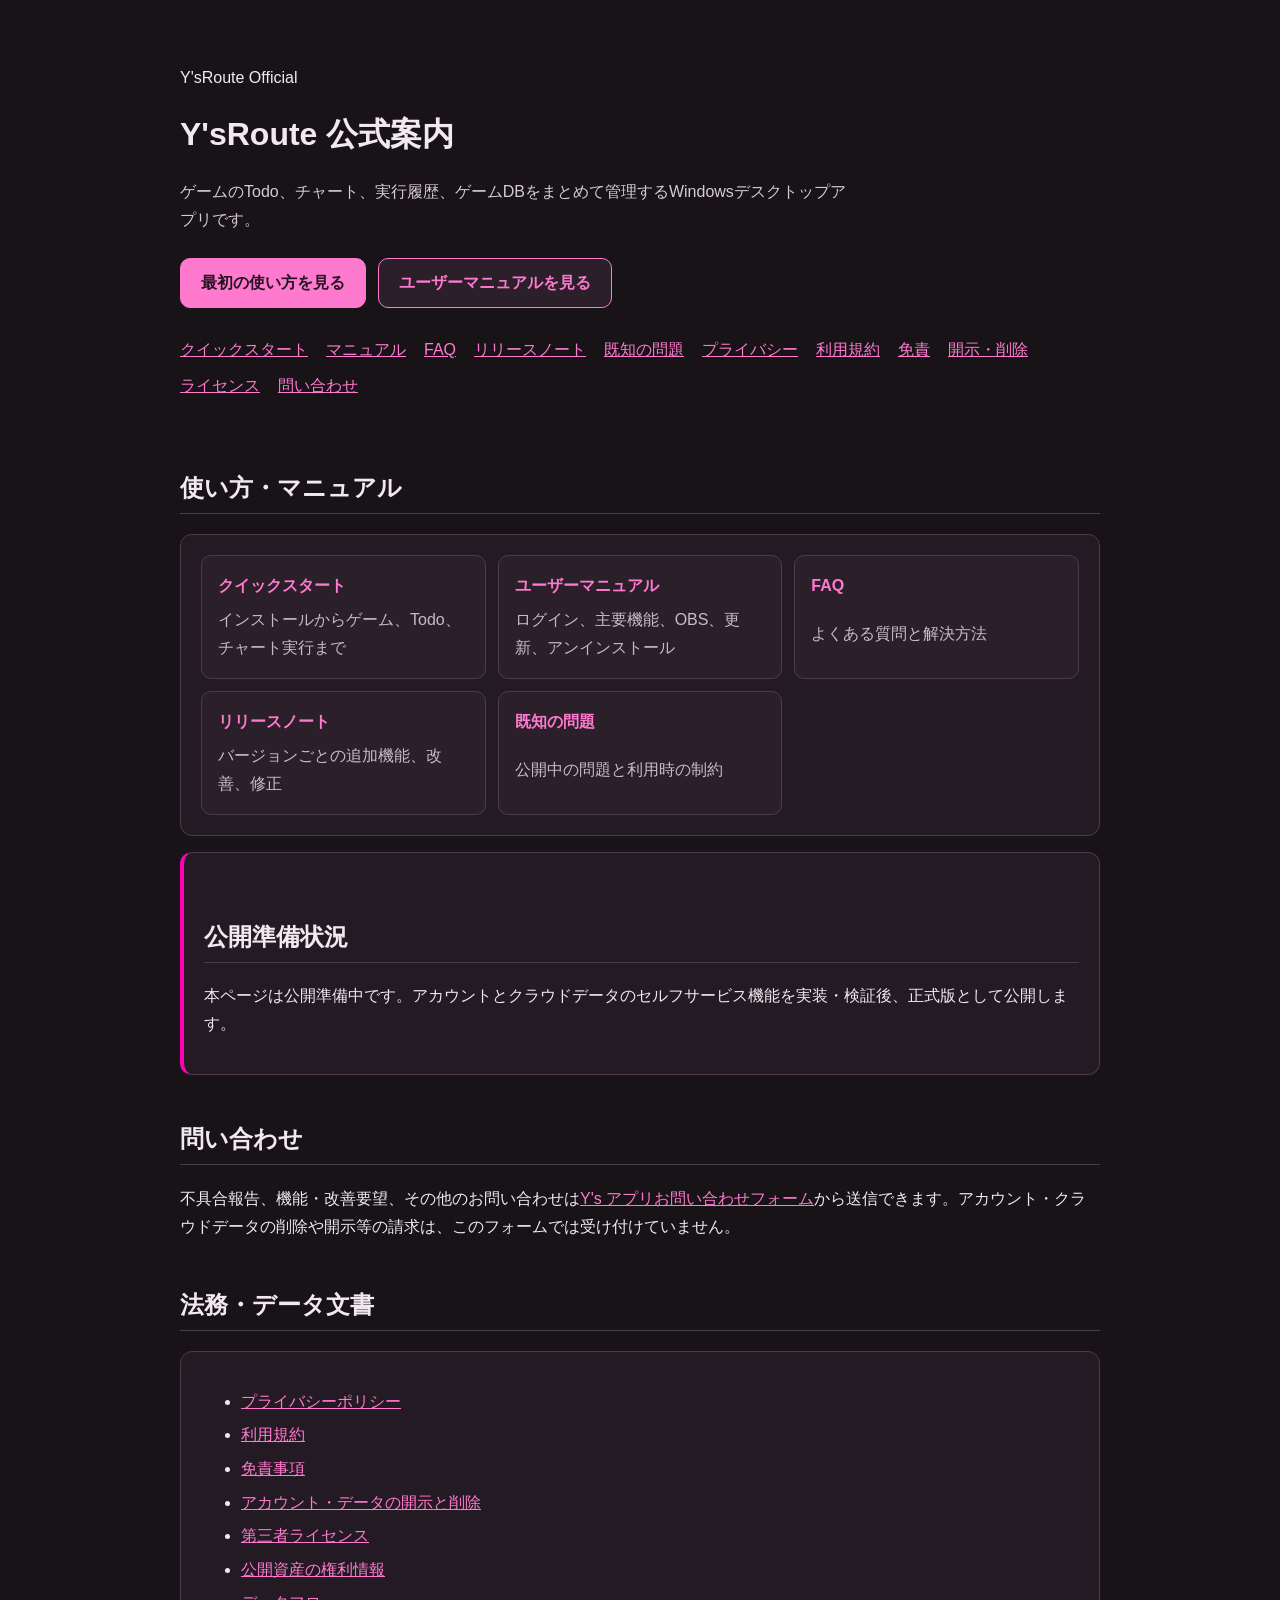
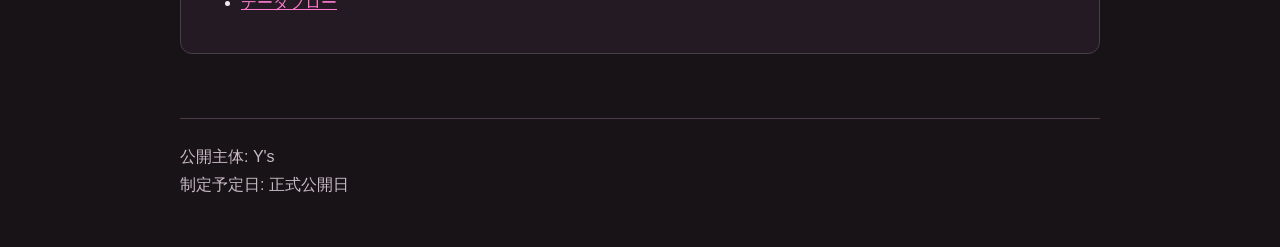
==== index.html @ a93667a2 "docs: リリースノートを追加" ====
<!doctype html>
<html lang="ja">
  <head>
    <meta charset="utf-8" />
    <meta name="viewport" content="width=device-width,initial-scale=1" />
    <title>Y'sRoute 公式案内</title>
    <link rel="stylesheet" href="styles.css" />
  </head>
  <body>
    <header>
      <p>Y'sRoute Official</p>
      <h1>Y'sRoute 公式案内</h1>
      <p class="hero-lead">
        ゲームのTodo、チャート、実行履歴、ゲームDBをまとめて管理するWindowsデスクトップアプリです。
      </p>
      <div class="hero-actions" aria-label="マニュアルへの主要リンク">
        <a class="primary-action" href="quick-start.html"
          >最初の使い方を見る</a
        >
        <a class="secondary-action" href="manual.html"
          >ユーザーマニュアルを見る</a
        >
      </div>
      <nav>
        <a href="quick-start.html">クイックスタート</a
        ><a href="manual.html">マニュアル</a><a href="faq.html">FAQ</a
        ><a href="release-notes.html">リリースノート</a
        ><a href="known-issues.html">既知の問題</a>
        <a href="privacy.html">プライバシー</a><a href="terms.html">利用規約</a
        ><a href="disclaimer.html">免責</a
        ><a href="data-requests.html">開示・削除</a
        ><a href="licenses.html">ライセンス</a
        ><a
          href="https://docs.google.com/forms/d/e/1FAIpQLSdzVtf3UM9eiOe7GIHhvDd651iTbkwsD_bQ8KIqat9l2DkH5Q/viewform"
          >問い合わせ</a
        >
      </nav>
    </header>
    <main>
      <section>
        <h2>使い方・マニュアル</h2>
        <div class="card link-grid">
          <a href="quick-start.html"
            ><strong>クイックスタート</strong
            ><span>インストールからゲーム、Todo、チャート実行まで</span></a
          >
          <a href="manual.html"
            ><strong>ユーザーマニュアル</strong
            ><span>ログイン、主要機能、OBS、更新、アンインストール</span></a
          >
          <a href="faq.html"
            ><strong>FAQ</strong><span>よくある質問と解決方法</span></a
          >
          <a href="release-notes.html"
            ><strong>リリースノート</strong
            ><span>バージョンごとの追加機能、改善、修正</span></a
          >
          <a href="known-issues.html"
            ><strong>既知の問題</strong
            ><span>公開中の問題と利用時の制約</span></a
          >
        </div>
      </section>
      <section class="card notice">
        <h2>公開準備状況</h2>
        <p>
          本ページは公開準備中です。アカウントとクラウドデータのセルフサービス機能を実装・検証後、正式版として公開します。
        </p>
      </section>
      <section>
        <h2>問い合わせ</h2>
        <p>
          不具合報告、機能・改善要望、その他のお問い合わせは<a
            href="https://docs.google.com/forms/d/e/1FAIpQLSdzVtf3UM9eiOe7GIHhvDd651iTbkwsD_bQ8KIqat9l2DkH5Q/viewform"
            >Y's アプリお問い合わせフォーム</a
          >から送信できます。アカウント・クラウドデータの削除や開示等の請求は、このフォームでは受け付けていません。
        </p>
      </section>
      <section>
        <h2>法務・データ文書</h2>
        <div class="card">
          <ul>
            <li><a href="privacy.html">プライバシーポリシー</a></li>
            <li><a href="terms.html">利用規約</a></li>
            <li><a href="disclaimer.html">免責事項</a></li>
            <li>
              <a href="data-requests.html">アカウント・データの開示と削除</a>
            </li>
            <li><a href="licenses.html">第三者ライセンス</a></li>
            <li><a href="assets.html">公開資産の権利情報</a></li>
            <li><a href="data-flow.html">データフロー</a></li>
          </ul>
        </div>
      </section>
    </main>
    <footer>公開主体: Y's<br />制定予定日: 正式公開日</footer>
  </body>
</html>
---- styles.css ----
:root {
  color-scheme: dark;
  font-family: "Yu Gothic UI", "Meiryo", sans-serif;
  background: #171317;
  color: #f2e9f0;
}

* {
  box-sizing: border-box;
}
body {
  margin: 0;
  line-height: 1.75;
}
a {
  color: #ff79cf;
}
header,
main,
footer {
  width: min(920px, calc(100% - 32px));
  margin: 0 auto;
}
header {
  padding: 48px 0 24px;
}
.hero-lead {
  max-width: 680px;
  color: #d8cad4;
}
.hero-actions {
  display: flex;
  flex-wrap: wrap;
  gap: 12px;
  margin: 24px 0 28px;
}
.hero-actions a {
  display: inline-flex;
  align-items: center;
  justify-content: center;
  min-height: 48px;
  padding: 10px 20px;
  border: 1px solid #ff79cf;
  border-radius: 10px;
  font-weight: 700;
  text-decoration: none;
}
.hero-actions .primary-action {
  background: #ff79cf;
  color: #241420;
}
.hero-actions .secondary-action {
  background: #2b202a;
}
.hero-actions a:hover {
  filter: brightness(1.12);
}
main {
  padding-bottom: 48px;
}
footer {
  padding: 24px 0 48px;
  border-top: 1px solid #4b3c49;
  color: #c9bbc5;
}
h1,
h2,
h3 {
  line-height: 1.35;
}
h2 {
  margin-top: 2em;
  border-bottom: 1px solid #4b3c49;
  padding-bottom: 0.35em;
}
nav {
  display: flex;
  flex-wrap: wrap;
  gap: 8px 18px;
  margin-top: 20px;
}
.card {
  background: #231a23;
  border: 1px solid #4b3c49;
  border-radius: 12px;
  padding: 20px;
  margin: 16px 0;
}
.notice {
  border-left: 4px solid #ff00b3;
}
table {
  border-collapse: collapse;
  width: 100%;
  display: block;
  overflow-x: auto;
}
th,
td {
  border: 1px solid #4b3c49;
  padding: 8px 10px;
  text-align: left;
  vertical-align: top;
}
code {
  background: #30242f;
  border-radius: 4px;
  padding: 2px 5px;
}
li + li {
  margin-top: 0.35em;
}
.link-grid {
  display: grid;
  grid-template-columns: repeat(auto-fit, minmax(220px, 1fr));
  gap: 12px;
}
.link-grid a {
  display: grid;
  gap: 6px;
  border: 1px solid #4b3c49;
  border-radius: 10px;
  padding: 16px;
  text-decoration: none;
  background: #2b202a;
}
.link-grid a:hover {
  border-color: #ff79cf;
}
.link-grid span,
.muted {
  color: #c9bbc5;
}
.manual-image {
  display: block;
  width: 100%;
  height: auto;
  margin: 18px 0 30px;
  border: 1px solid #4b3c49;
  border-radius: 12px;
  box-shadow: 0 16px 40px rgba(0, 0, 0, 0.28);
}
.manual-nav {
  margin-bottom: 28px;
}
.warning {
  border-left: 4px solid #f4b942;
}
.success {
  border-left: 4px solid #55c28a;
}
.release-entry {
  margin-top: 32px;
  padding-top: 4px;
}
.release-heading {
  display: flex;
  align-items: flex-start;
  justify-content: space-between;
  gap: 20px;
  border-bottom: 1px solid #4b3c49;
}
.release-heading h2 {
  margin-top: 0.15em;
  border: 0;
}
.release-version {
  margin-bottom: 0;
  color: #ff79cf;
  font-weight: 800;
  letter-spacing: 0.04em;
}
.release-status {
  flex: 0 0 auto;
  margin-top: 12px;
  padding: 5px 12px;
  border: 1px solid #f4b942;
  border-radius: 999px;
  color: #f8d987;
  font-size: 0.9rem;
  font-weight: 700;
}
.toc h2 {
  margin-top: 0;
}
.button-reference {
  display: table;
  margin: 18px 0 28px;
}
.button-reference th:first-child,
.button-reference td:first-child {
  white-space: nowrap;
}
.annotated-figure {
  margin: 20px 0 30px;
}
.annotated-figure figcaption {
  margin-top: 10px;
  color: #c9bbc5;
  font-size: 0.92rem;
}
.compact-figure {
  max-width: 520px;
}
.account-figure {
  max-width: 900px;
}
.focus-frame {
  position: relative;
  width: 100%;
  overflow: hidden;
  border: 1px solid #665162;
  border-radius: 12px;
  background: #f5f7fa;
  box-shadow: 0 12px 30px rgba(0, 0, 0, 0.25);
}
.focus-frame img {
  display: block;
  position: static;
  width: 100%;
  max-width: 100%;
  height: auto;
}
.callout-lines {
  position: absolute;
  inset: 0;
  z-index: 1;
  width: 100%;
  height: 100%;
  overflow: visible;
  pointer-events: none;
}
.callout-lines line {
  stroke: #e6007e;
  stroke-width: 3;
  stroke-linecap: round;
  vector-effect: non-scaling-stroke;
  filter: drop-shadow(0 0 1px #fff);
}
.callout-marker {
  position: absolute;
  z-index: 2;
  display: grid;
  place-items: center;
  width: 34px;
  height: 34px;
  transform: translate(-50%, -50%);
  border: 3px solid #fff;
  border-radius: 999px;
  background: #e6007e;
  color: #fff;
  font-weight: 800;
  line-height: 1;
  box-shadow: 0 3px 12px rgba(0, 0, 0, 0.45);
}
kbd {
  display: inline-block;
  min-width: 1.8em;
  padding: 0.08em 0.4em;
  border: 1px solid #6d5b69;
  border-bottom-width: 3px;
  border-radius: 5px;
  background: #30242f;
  text-align: center;
  font: inherit;
}
@media (max-width: 640px) {
  .release-heading {
    display: block;
  }
  .release-status {
    display: inline-block;
    margin: 0 0 18px;
  }
  .button-reference {
    display: block;
  }
  .callout-lines line {
    stroke-width: 2;
  }
  .callout-marker {
    width: 22px;
    height: 22px;
    border-width: 2px;
    font-size: 0.7rem;
  }
}
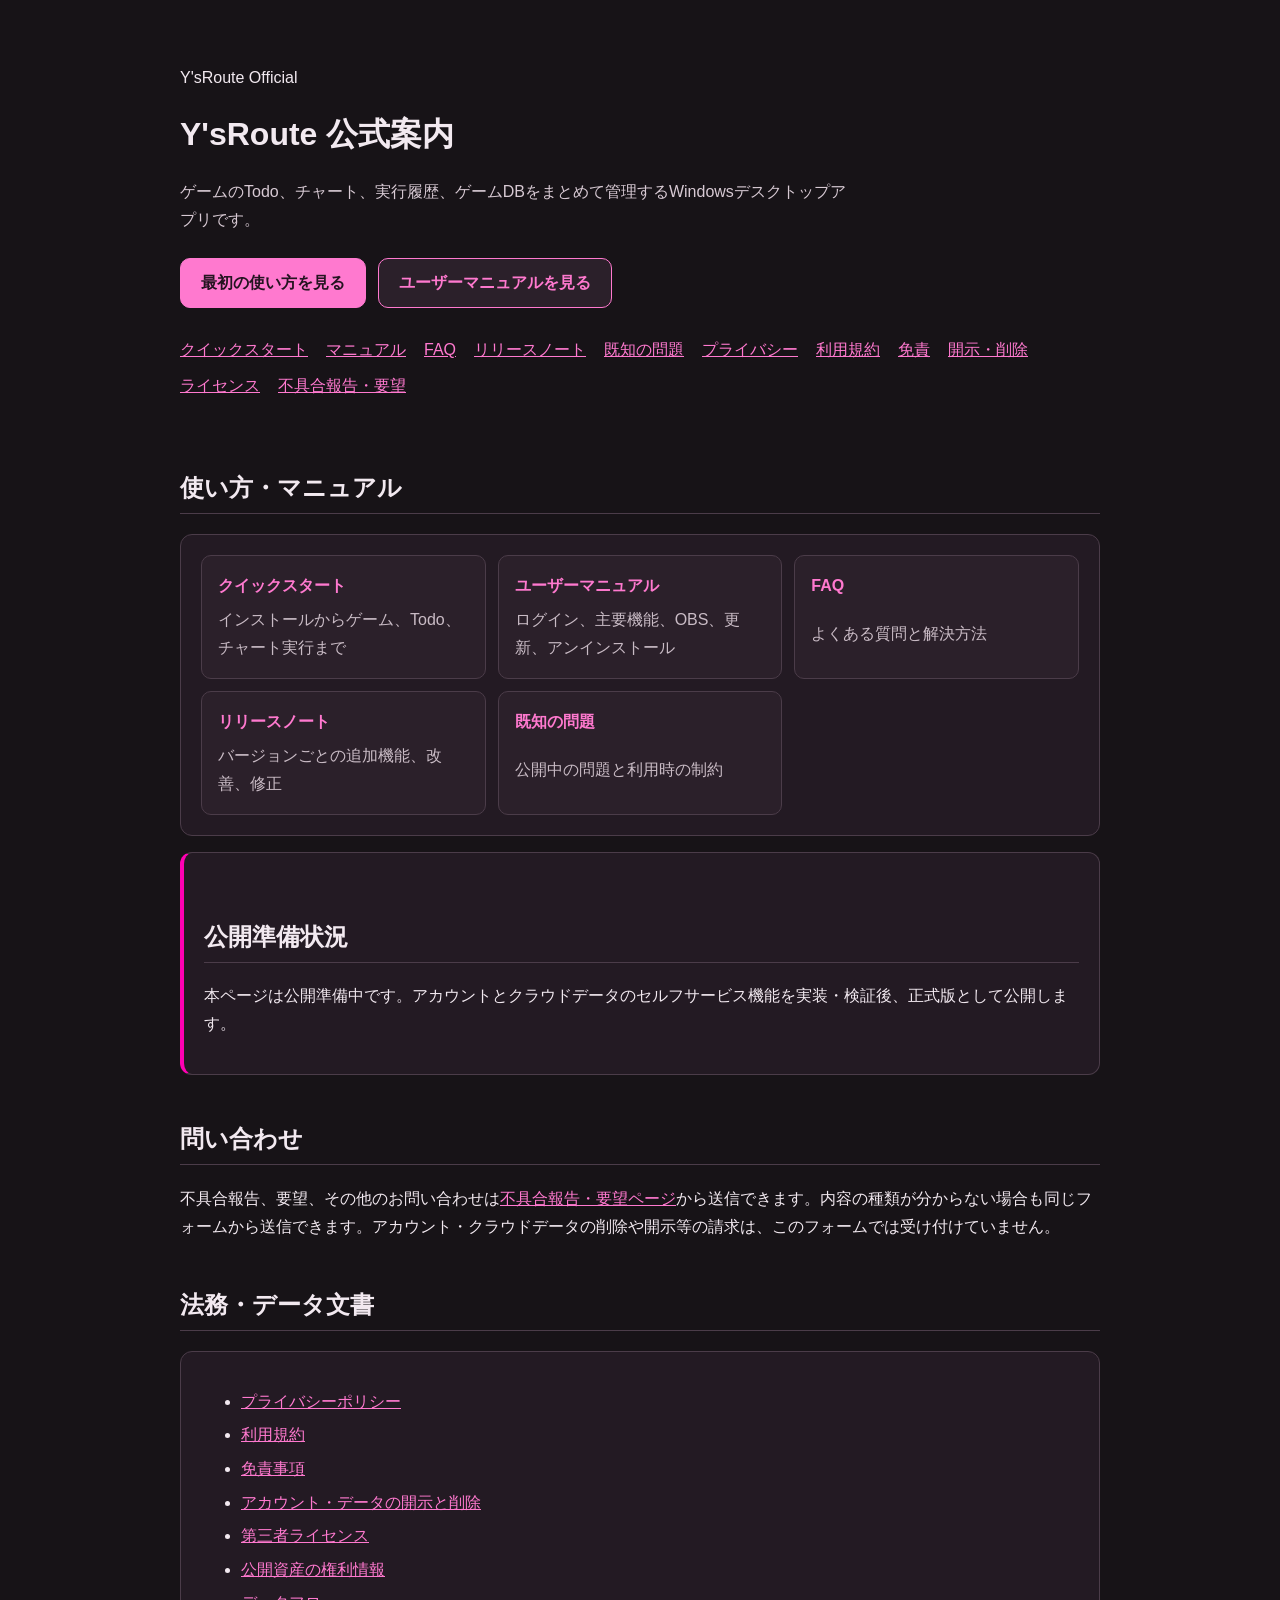
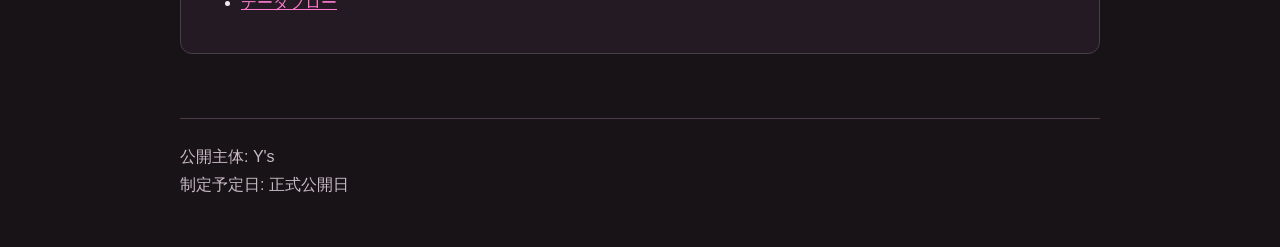
==== commit 004ca32e: "feat: 問い合わせ案内ページを追加" ====
--- a/index.html
+++ b/index.html
@@ -30,10 +30,7 @@
         ><a href="disclaimer.html">免責</a
         ><a href="data-requests.html">開示・削除</a
         ><a href="licenses.html">ライセンス</a
-        ><a
-          href="https://docs.google.com/forms/d/e/1FAIpQLSdzVtf3UM9eiOe7GIHhvDd651iTbkwsD_bQ8KIqat9l2DkH5Q/viewform"
-          >問い合わせ</a
-        >
+        ><a href="support.html">不具合報告・要望</a>
       </nav>
     </header>
     <main>
@@ -70,10 +67,9 @@
       <section>
         <h2>問い合わせ</h2>
         <p>
-          不具合報告、機能・改善要望、その他のお問い合わせは<a
-            href="https://docs.google.com/forms/d/e/1FAIpQLSdzVtf3UM9eiOe7GIHhvDd651iTbkwsD_bQ8KIqat9l2DkH5Q/viewform"
-            >Y's アプリお問い合わせフォーム</a
-          >から送信できます。アカウント・クラウドデータの削除や開示等の請求は、このフォームでは受け付けていません。
+          不具合報告、要望、その他のお問い合わせは<a href="support.html"
+            >不具合報告・要望ページ</a
+          >から送信できます。内容の種類が分からない場合も同じフォームから送信できます。アカウント・クラウドデータの削除や開示等の請求は、このフォームでは受け付けていません。
         </p>
       </section>
       <section>
--- a/styles.css
+++ b/styles.css
@@ -51,6 +51,21 @@
 }
 .hero-actions .secondary-action {
   background: #2b202a;
+}
+.support-action {
+  display: inline-flex;
+  align-items: center;
+  justify-content: center;
+  min-height: 44px;
+  padding: 9px 18px;
+  border: 1px solid #ff79cf;
+  border-radius: 10px;
+  font-weight: 700;
+  text-decoration: none;
+}
+.support-action.primary-action {
+  background: #ff79cf;
+  color: #241420;
 }
 .hero-actions a:hover {
   filter: brightness(1.12);
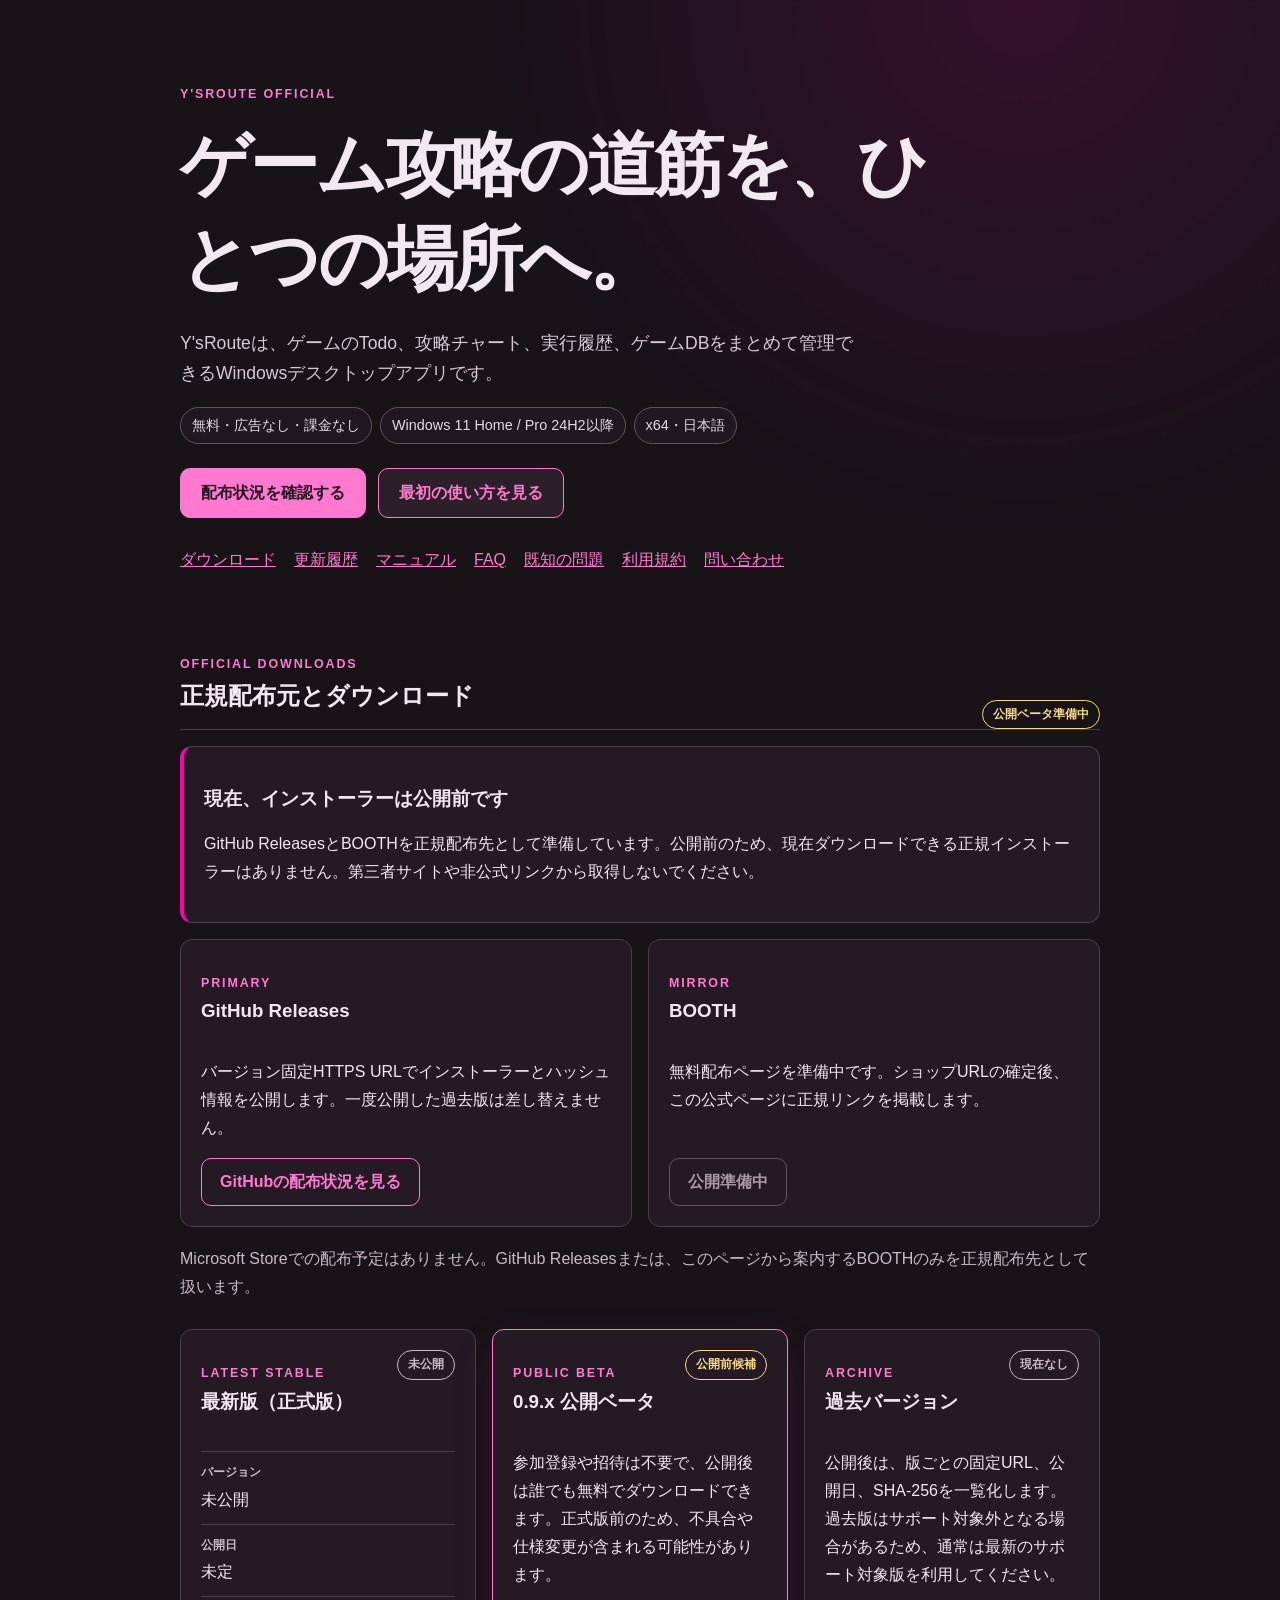
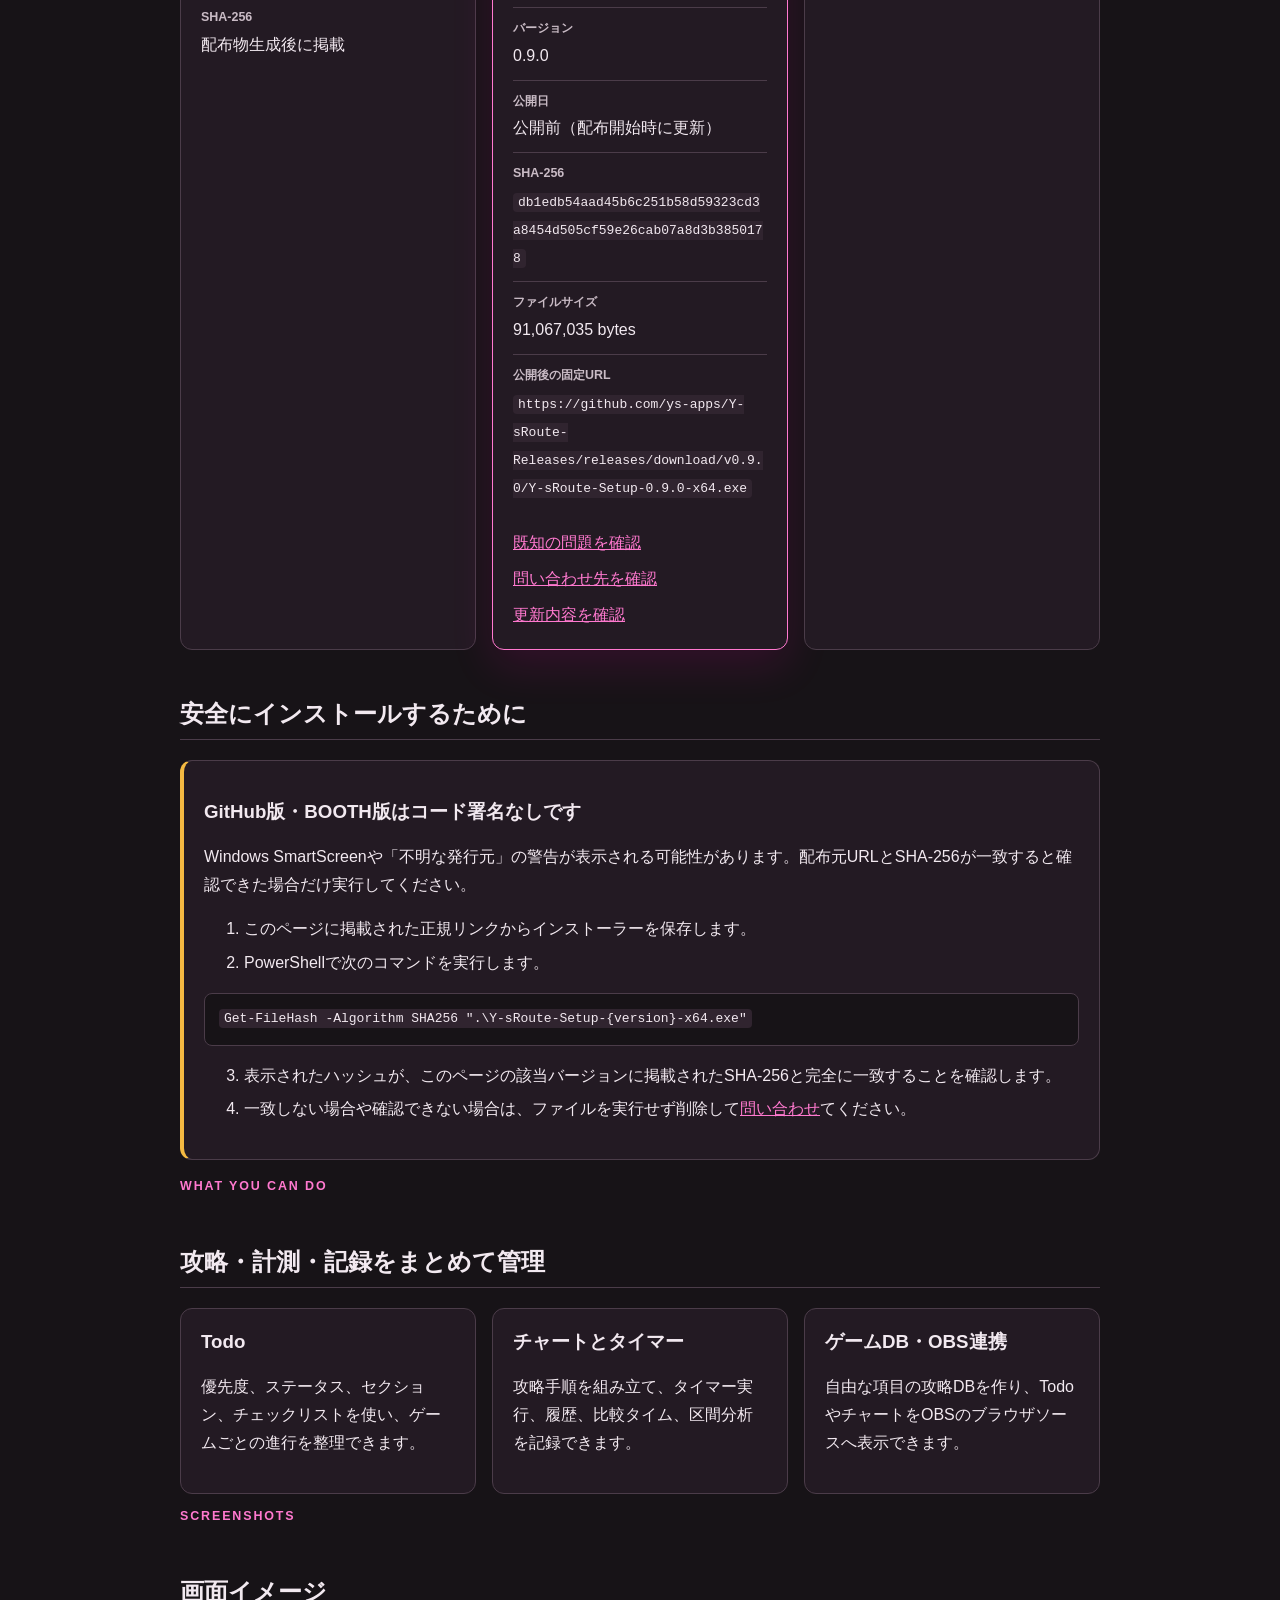
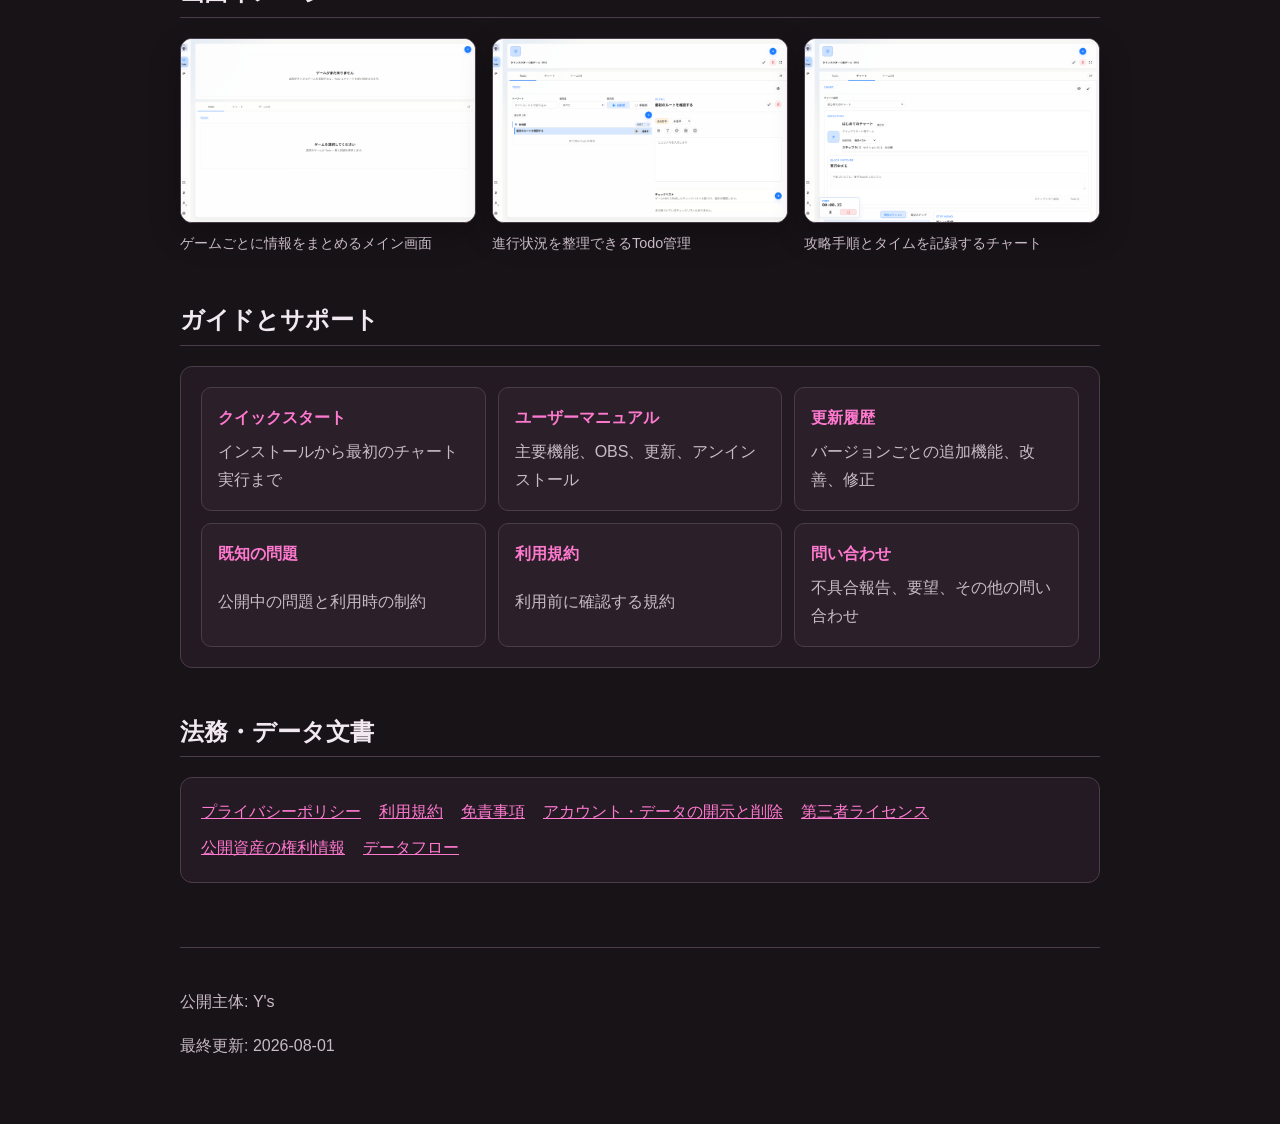
==== commit c44230a7: "RLS-08 公式ダウンロード案内を追加" ====
--- a/index.html
+++ b/index.html
@@ -3,92 +3,305 @@
   <head>
     <meta charset="utf-8" />
     <meta name="viewport" content="width=device-width,initial-scale=1" />
-    <title>Y'sRoute 公式案内</title>
+    <meta
+      name="description"
+      content="Y'sRouteの正規配布元、ダウンロード、更新履歴、マニュアル、サポートを案内する公式ページです。"
+    />
+    <title>Y'sRoute 公式案内・ダウンロード</title>
     <link rel="stylesheet" href="styles.css" />
   </head>
   <body>
-    <header>
-      <p>Y'sRoute Official</p>
-      <h1>Y'sRoute 公式案内</h1>
+    <header class="hero">
+      <p class="eyebrow">Y'sRoute Official</p>
+      <h1>ゲーム攻略の道筋を、ひとつの場所へ。</h1>
       <p class="hero-lead">
-        ゲームのTodo、チャート、実行履歴、ゲームDBをまとめて管理するWindowsデスクトップアプリです。
+        Y'sRouteは、ゲームのTodo、攻略チャート、実行履歴、ゲームDBをまとめて管理できるWindowsデスクトップアプリです。
       </p>
-      <div class="hero-actions" aria-label="マニュアルへの主要リンク">
-        <a class="primary-action" href="quick-start.html"
+      <ul class="hero-facts" aria-label="製品情報">
+        <li>無料・広告なし・課金なし</li>
+        <li>Windows 11 Home / Pro 24H2以降</li>
+        <li>x64・日本語</li>
+      </ul>
+      <div class="hero-actions" aria-label="主要リンク">
+        <a class="primary-action" href="#download">配布状況を確認する</a>
+        <a class="secondary-action" href="quick-start.html"
           >最初の使い方を見る</a
         >
-        <a class="secondary-action" href="manual.html"
-          >ユーザーマニュアルを見る</a
-        >
       </div>
-      <nav>
-        <a href="quick-start.html">クイックスタート</a
+      <nav aria-label="サイト内ナビゲーション">
+        <a href="#download">ダウンロード</a
+        ><a href="release-notes.html">更新履歴</a
         ><a href="manual.html">マニュアル</a><a href="faq.html">FAQ</a
-        ><a href="release-notes.html">リリースノート</a
-        ><a href="known-issues.html">既知の問題</a>
-        <a href="privacy.html">プライバシー</a><a href="terms.html">利用規約</a
-        ><a href="disclaimer.html">免責</a
-        ><a href="data-requests.html">開示・削除</a
-        ><a href="licenses.html">ライセンス</a
-        ><a href="support.html">不具合報告・要望</a>
+        ><a href="known-issues.html">既知の問題</a
+        ><a href="terms.html">利用規約</a><a href="support.html">問い合わせ</a>
       </nav>
     </header>
+
     <main>
-      <section>
-        <h2>使い方・マニュアル</h2>
+      <section id="download" aria-labelledby="download-heading">
+        <div class="section-heading">
+          <div>
+            <p class="eyebrow">Official downloads</p>
+            <h2 id="download-heading">正規配布元とダウンロード</h2>
+          </div>
+          <span class="status-chip beta">公開ベータ準備中</span>
+        </div>
+
+        <div class="card notice">
+          <h3>現在、インストーラーは公開前です</h3>
+          <p>
+            GitHub
+            ReleasesとBOOTHを正規配布先として準備しています。公開前のため、現在ダウンロードできる正規インストーラーはありません。第三者サイトや非公式リンクから取得しないでください。
+          </p>
+        </div>
+
+        <div class="distribution-grid">
+          <article class="card distribution-card">
+            <p class="card-kicker">Primary</p>
+            <h3>GitHub Releases</h3>
+            <p>
+              バージョン固定HTTPS
+              URLでインストーラーとハッシュ情報を公開します。一度公開した過去版は差し替えません。
+            </p>
+            <a
+              class="support-action"
+              href="https://github.com/ys-apps/Y-sRoute-Releases/releases"
+              >GitHubの配布状況を見る</a
+            >
+          </article>
+          <article class="card distribution-card">
+            <p class="card-kicker">Mirror</p>
+            <h3>BOOTH</h3>
+            <p>
+              無料配布ページを準備中です。ショップURLの確定後、この公式ページに正規リンクを掲載します。
+            </p>
+            <span class="disabled-action" aria-disabled="true">公開準備中</span>
+          </article>
+        </div>
+
+        <p class="muted store-note">
+          Microsoft Storeでの配布予定はありません。GitHub
+          Releasesまたは、このページから案内するBOOTHのみを正規配布先として扱います。
+        </p>
+
+        <div class="release-grid" aria-label="バージョン別配布状況">
+          <article class="card release-card">
+            <div class="release-card-heading">
+              <div>
+                <p class="card-kicker">Latest stable</p>
+                <h3>最新版（正式版）</h3>
+              </div>
+              <span class="status-chip muted-chip">未公開</span>
+            </div>
+            <dl class="release-metadata">
+              <div>
+                <dt>バージョン</dt>
+                <dd>未公開</dd>
+              </div>
+              <div>
+                <dt>公開日</dt>
+                <dd>未定</dd>
+              </div>
+              <div>
+                <dt>SHA-256</dt>
+                <dd>配布物生成後に掲載</dd>
+              </div>
+            </dl>
+          </article>
+
+          <article class="card release-card featured-release">
+            <div class="release-card-heading">
+              <div>
+                <p class="card-kicker">Public beta</p>
+                <h3>0.9.x 公開ベータ</h3>
+              </div>
+              <span class="status-chip beta">公開前候補</span>
+            </div>
+            <p>
+              参加登録や招待は不要で、公開後は誰でも無料でダウンロードできます。正式版前のため、不具合や仕様変更が含まれる可能性があります。
+            </p>
+            <dl class="release-metadata">
+              <div>
+                <dt>バージョン</dt>
+                <dd>0.9.0</dd>
+              </div>
+              <div>
+                <dt>公開日</dt>
+                <dd>公開前（配布開始時に更新）</dd>
+              </div>
+              <div>
+                <dt>SHA-256</dt>
+                <dd>
+                  <code
+                    >db1edb54aad45b6c251b58d59323cd3a8454d505cf59e26cab07a8d3b3850178</code
+                  >
+                </dd>
+              </div>
+              <div>
+                <dt>ファイルサイズ</dt>
+                <dd>91,067,035 bytes</dd>
+              </div>
+              <div>
+                <dt>公開後の固定URL</dt>
+                <dd>
+                  <code
+                    >https://github.com/ys-apps/Y-sRoute-Releases/releases/download/v0.9.0/Y-sRoute-Setup-0.9.0-x64.exe</code
+                  >
+                </dd>
+              </div>
+            </dl>
+            <div class="inline-links">
+              <a href="known-issues.html">既知の問題を確認</a>
+              <a href="support.html">問い合わせ先を確認</a>
+              <a href="release-notes.html#v0-9-0">更新内容を確認</a>
+            </div>
+          </article>
+
+          <article class="card release-card">
+            <div class="release-card-heading">
+              <div>
+                <p class="card-kicker">Archive</p>
+                <h3>過去バージョン</h3>
+              </div>
+              <span class="status-chip muted-chip">現在なし</span>
+            </div>
+            <p>
+              公開後は、版ごとの固定URL、公開日、SHA-256を一覧化します。過去版はサポート対象外となる場合があるため、通常は最新のサポート対象版を利用してください。
+            </p>
+          </article>
+        </div>
+      </section>
+
+      <section aria-labelledby="security-heading">
+        <h2 id="security-heading">安全にインストールするために</h2>
+        <div class="card warning">
+          <h3>GitHub版・BOOTH版はコード署名なしです</h3>
+          <p>
+            Windows
+            SmartScreenや「不明な発行元」の警告が表示される可能性があります。配布元URLとSHA-256が一致すると確認できた場合だけ実行してください。
+          </p>
+          <ol>
+            <li>
+              このページに掲載された正規リンクからインストーラーを保存します。
+            </li>
+            <li>PowerShellで次のコマンドを実行します。</li>
+          </ol>
+          <pre><code>Get-FileHash -Algorithm SHA256 ".\Y-sRoute-Setup-{version}-x64.exe"</code></pre>
+          <ol start="3">
+            <li>
+              表示されたハッシュが、このページの該当バージョンに掲載されたSHA-256と完全に一致することを確認します。
+            </li>
+            <li>
+              一致しない場合や確認できない場合は、ファイルを実行せず削除して<a
+                href="support.html"
+                >問い合わせ</a
+              >てください。
+            </li>
+          </ol>
+        </div>
+      </section>
+
+      <section aria-labelledby="features-heading">
+        <p class="eyebrow">What you can do</p>
+        <h2 id="features-heading">攻略・計測・記録をまとめて管理</h2>
+        <div class="feature-grid">
+          <article class="card">
+            <h3>Todo</h3>
+            <p>
+              優先度、ステータス、セクション、チェックリストを使い、ゲームごとの進行を整理できます。
+            </p>
+          </article>
+          <article class="card">
+            <h3>チャートとタイマー</h3>
+            <p>
+              攻略手順を組み立て、タイマー実行、履歴、比較タイム、区間分析を記録できます。
+            </p>
+          </article>
+          <article class="card">
+            <h3>ゲームDB・OBS連携</h3>
+            <p>
+              自由な項目の攻略DBを作り、TodoやチャートをOBSのブラウザソースへ表示できます。
+            </p>
+          </article>
+        </div>
+      </section>
+
+      <section aria-labelledby="screenshots-heading">
+        <p class="eyebrow">Screenshots</p>
+        <h2 id="screenshots-heading">画面イメージ</h2>
+        <div class="screenshot-grid">
+          <figure>
+            <img
+              src="assets/manual/quick-start-main.png"
+              alt="Y'sRouteのゲーム選択画面"
+              loading="lazy"
+            />
+            <figcaption>ゲームごとに情報をまとめるメイン画面</figcaption>
+          </figure>
+          <figure>
+            <img
+              src="assets/manual/quick-start-todo.png"
+              alt="Y'sRouteのTodo管理画面"
+              loading="lazy"
+            />
+            <figcaption>進行状況を整理できるTodo管理</figcaption>
+          </figure>
+          <figure>
+            <img
+              src="assets/manual/quick-start-chart.png"
+              alt="Y'sRouteのチャート実行画面"
+              loading="lazy"
+            />
+            <figcaption>攻略手順とタイムを記録するチャート</figcaption>
+          </figure>
+        </div>
+      </section>
+
+      <section aria-labelledby="guide-heading">
+        <h2 id="guide-heading">ガイドとサポート</h2>
         <div class="card link-grid">
           <a href="quick-start.html"
             ><strong>クイックスタート</strong
-            ><span>インストールからゲーム、Todo、チャート実行まで</span></a
+            ><span>インストールから最初のチャート実行まで</span></a
           >
           <a href="manual.html"
             ><strong>ユーザーマニュアル</strong
-            ><span>ログイン、主要機能、OBS、更新、アンインストール</span></a
-          >
-          <a href="faq.html"
-            ><strong>FAQ</strong><span>よくある質問と解決方法</span></a
+            ><span>主要機能、OBS、更新、アンインストール</span></a
           >
           <a href="release-notes.html"
-            ><strong>リリースノート</strong
+            ><strong>更新履歴</strong
             ><span>バージョンごとの追加機能、改善、修正</span></a
           >
           <a href="known-issues.html"
             ><strong>既知の問題</strong
             ><span>公開中の問題と利用時の制約</span></a
           >
-        </div>
-      </section>
-      <section class="card notice">
-        <h2>公開準備状況</h2>
-        <p>
-          本ページは公開準備中です。アカウントとクラウドデータのセルフサービス機能を実装・検証後、正式版として公開します。
-        </p>
-      </section>
-      <section>
-        <h2>問い合わせ</h2>
-        <p>
-          不具合報告、要望、その他のお問い合わせは<a href="support.html"
-            >不具合報告・要望ページ</a
-          >から送信できます。内容の種類が分からない場合も同じフォームから送信できます。アカウント・クラウドデータの削除や開示等の請求は、このフォームでは受け付けていません。
-        </p>
-      </section>
-      <section>
-        <h2>法務・データ文書</h2>
-        <div class="card">
-          <ul>
-            <li><a href="privacy.html">プライバシーポリシー</a></li>
-            <li><a href="terms.html">利用規約</a></li>
-            <li><a href="disclaimer.html">免責事項</a></li>
-            <li>
-              <a href="data-requests.html">アカウント・データの開示と削除</a>
-            </li>
-            <li><a href="licenses.html">第三者ライセンス</a></li>
-            <li><a href="assets.html">公開資産の権利情報</a></li>
-            <li><a href="data-flow.html">データフロー</a></li>
-          </ul>
+          <a href="terms.html"
+            ><strong>利用規約</strong><span>利用前に確認する規約</span></a
+          >
+          <a href="support.html"
+            ><strong>問い合わせ</strong
+            ><span>不具合報告、要望、その他の問い合わせ</span></a
+          >
+        </div>
+      </section>
+
+      <section aria-labelledby="legal-heading">
+        <h2 id="legal-heading">法務・データ文書</h2>
+        <div class="card compact-links">
+          <a href="privacy.html">プライバシーポリシー</a>
+          <a href="terms.html">利用規約</a>
+          <a href="disclaimer.html">免責事項</a>
+          <a href="data-requests.html">アカウント・データの開示と削除</a>
+          <a href="licenses.html">第三者ライセンス</a>
+          <a href="assets.html">公開資産の権利情報</a>
+          <a href="data-flow.html">データフロー</a>
         </div>
       </section>
     </main>
-    <footer>公開主体: Y's<br />制定予定日: 正式公開日</footer>
+    <footer>
+      <p>公開主体: Y's</p>
+      <p>最終更新: 2026-08-01</p>
+    </footer>
   </body>
 </html>
--- a/styles.css
+++ b/styles.css
@@ -11,6 +11,13 @@
 body {
   margin: 0;
   line-height: 1.75;
+  background:
+    radial-gradient(
+      circle at 80% 0%,
+      rgba(255, 0, 179, 0.13),
+      transparent 34rem
+    ),
+    #171317;
 }
 a {
   color: #ff79cf;
@@ -24,9 +31,44 @@
 header {
   padding: 48px 0 24px;
 }
+.hero {
+  padding-top: 72px;
+}
+.hero h1 {
+  max-width: 780px;
+  margin: 0.18em 0 0.3em;
+  font-size: clamp(2.15rem, 7vw, 4.35rem);
+  letter-spacing: -0.045em;
+}
+.eyebrow,
+.card-kicker {
+  margin-bottom: 0.25rem;
+  color: #ff79cf;
+  font-size: 0.78rem;
+  font-weight: 800;
+  letter-spacing: 0.15em;
+  text-transform: uppercase;
+}
 .hero-lead {
   max-width: 680px;
   color: #d8cad4;
+  font-size: 1.1rem;
+}
+.hero-facts {
+  display: flex;
+  flex-wrap: wrap;
+  gap: 8px;
+  padding: 0;
+  list-style: none;
+}
+.hero-facts li {
+  margin: 0;
+  padding: 5px 11px;
+  border: 1px solid #665162;
+  border-radius: 999px;
+  background: rgba(35, 26, 35, 0.82);
+  color: #e6d9e2;
+  font-size: 0.9rem;
 }
 .hero-actions {
   display: flex;
@@ -70,6 +112,14 @@
 .hero-actions a:hover {
   filter: brightness(1.12);
 }
+.hero-actions a:focus-visible,
+.support-action:focus-visible,
+nav a:focus-visible,
+.link-grid a:focus-visible,
+.compact-links a:focus-visible {
+  outline: 3px solid #ffffff;
+  outline-offset: 3px;
+}
 main {
   padding-bottom: 48px;
 }
@@ -87,6 +137,18 @@
   margin-top: 2em;
   border-bottom: 1px solid #4b3c49;
   padding-bottom: 0.35em;
+}
+.section-heading {
+  display: flex;
+  align-items: flex-end;
+  justify-content: space-between;
+  gap: 20px;
+  margin-top: 44px;
+  border-bottom: 1px solid #4b3c49;
+}
+.section-heading h2 {
+  margin: 0 0 0.35em;
+  border: 0;
 }
 nav {
   display: flex;
@@ -103,6 +165,133 @@
 }
 .notice {
   border-left: 4px solid #ff00b3;
+}
+.distribution-grid,
+.release-grid,
+.feature-grid,
+.screenshot-grid {
+  display: grid;
+  grid-template-columns: repeat(2, minmax(0, 1fr));
+  gap: 16px;
+}
+.distribution-card,
+.release-card,
+.feature-grid .card {
+  margin: 0;
+}
+.distribution-card {
+  display: flex;
+  flex-direction: column;
+  align-items: flex-start;
+}
+.distribution-card p:not(.card-kicker) {
+  flex-grow: 1;
+}
+.release-grid {
+  grid-template-columns: repeat(3, minmax(0, 1fr));
+  margin-top: 28px;
+}
+.release-card-heading {
+  display: flex;
+  align-items: flex-start;
+  justify-content: space-between;
+  gap: 10px;
+}
+.release-card h3,
+.distribution-card h3,
+.feature-grid h3 {
+  margin-top: 0;
+}
+.featured-release {
+  border-color: #ff79cf;
+  box-shadow: 0 16px 44px rgba(255, 0, 179, 0.12);
+}
+.status-chip {
+  flex: 0 0 auto;
+  display: inline-flex;
+  align-items: center;
+  min-height: 28px;
+  padding: 3px 10px;
+  border: 1px solid currentColor;
+  border-radius: 999px;
+  font-size: 0.78rem;
+  font-weight: 800;
+}
+.status-chip.beta {
+  color: #f8d987;
+}
+.status-chip.muted-chip {
+  color: #c9bbc5;
+}
+.release-metadata {
+  margin: 18px 0 0;
+}
+.release-metadata div {
+  padding: 10px 0;
+  border-top: 1px solid #4b3c49;
+}
+.release-metadata dt {
+  color: #c9bbc5;
+  font-size: 0.78rem;
+  font-weight: 700;
+}
+.release-metadata dd {
+  margin: 2px 0 0;
+  overflow-wrap: anywhere;
+}
+.inline-links,
+.compact-links {
+  display: flex;
+  flex-wrap: wrap;
+  gap: 8px 18px;
+}
+.inline-links {
+  margin-top: 18px;
+}
+.disabled-action {
+  display: inline-flex;
+  align-items: center;
+  min-height: 44px;
+  padding: 9px 18px;
+  border: 1px solid #665162;
+  border-radius: 10px;
+  color: #a998a5;
+  font-weight: 700;
+}
+.store-note {
+  margin: 18px 0 0;
+}
+.feature-grid {
+  grid-template-columns: repeat(3, minmax(0, 1fr));
+}
+.screenshot-grid {
+  grid-template-columns: repeat(3, minmax(0, 1fr));
+}
+.screenshot-grid figure {
+  margin: 0;
+}
+.screenshot-grid img {
+  display: block;
+  width: 100%;
+  aspect-ratio: 16 / 10;
+  object-fit: cover;
+  object-position: top;
+  border: 1px solid #4b3c49;
+  border-radius: 12px;
+  background: #f5f7fa;
+  box-shadow: 0 12px 30px rgba(0, 0, 0, 0.25);
+}
+.screenshot-grid figcaption {
+  margin-top: 8px;
+  color: #c9bbc5;
+  font-size: 0.9rem;
+}
+pre {
+  overflow-x: auto;
+  padding: 14px;
+  border: 1px solid #4b3c49;
+  border-radius: 8px;
+  background: #171317;
 }
 table {
   border-collapse: collapse;
@@ -280,8 +469,21 @@
   font: inherit;
 }
 @media (max-width: 640px) {
+  .hero {
+    padding-top: 44px;
+  }
+  .section-heading,
   .release-heading {
     display: block;
+  }
+  .section-heading .status-chip {
+    margin-bottom: 16px;
+  }
+  .distribution-grid,
+  .release-grid,
+  .feature-grid,
+  .screenshot-grid {
+    grid-template-columns: 1fr;
   }
   .release-status {
     display: inline-block;
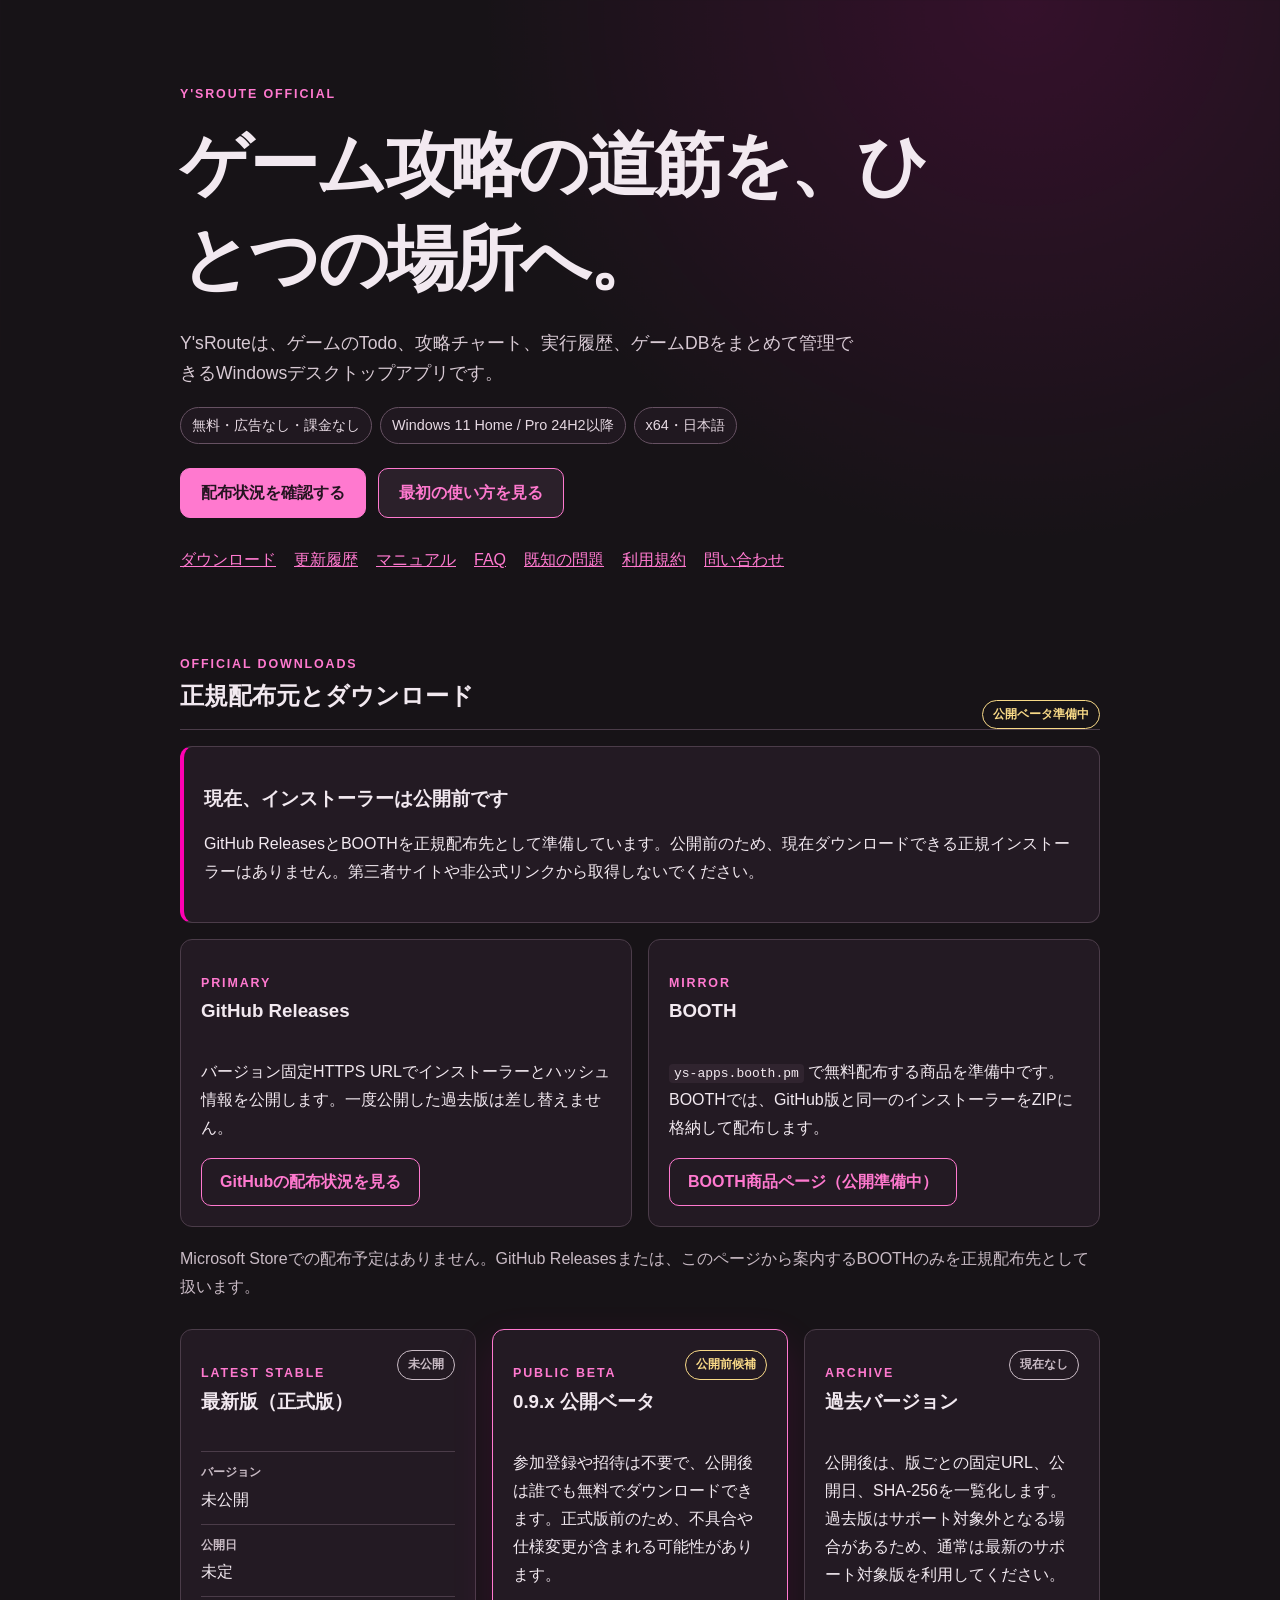
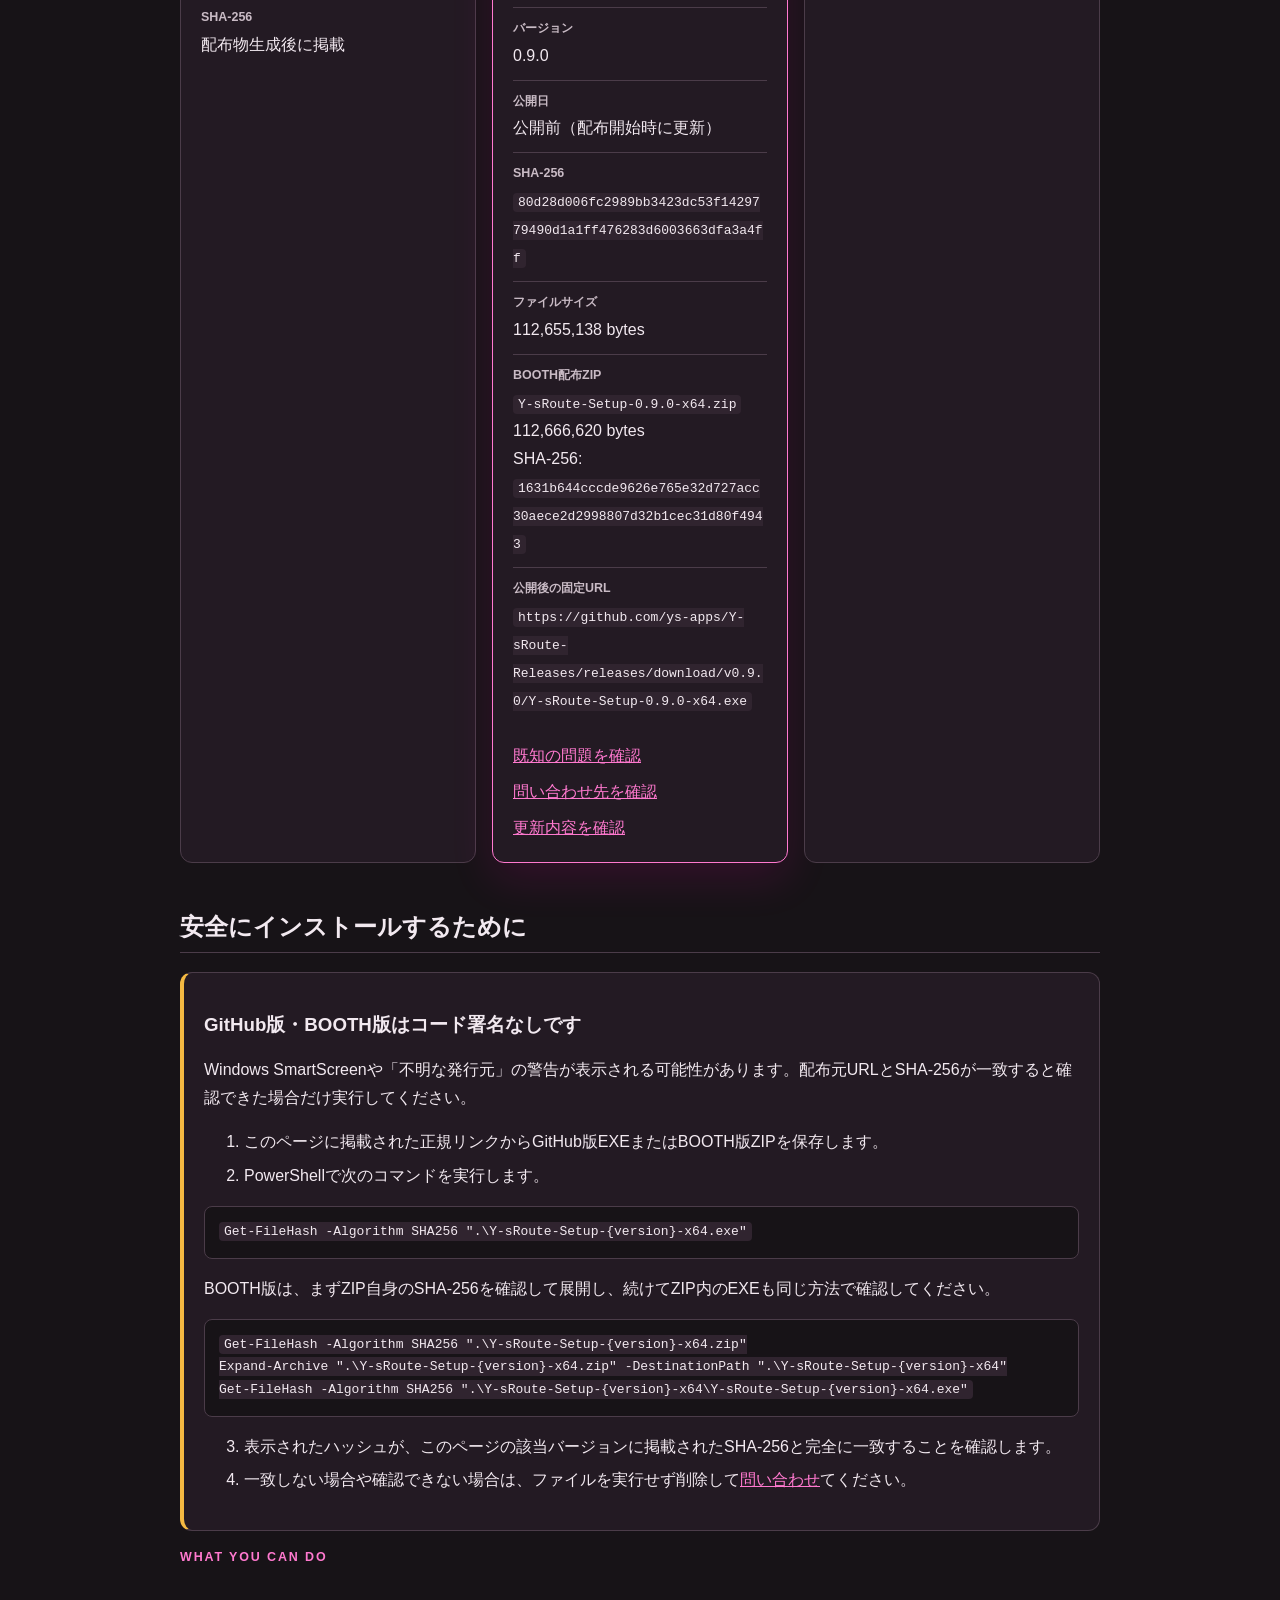
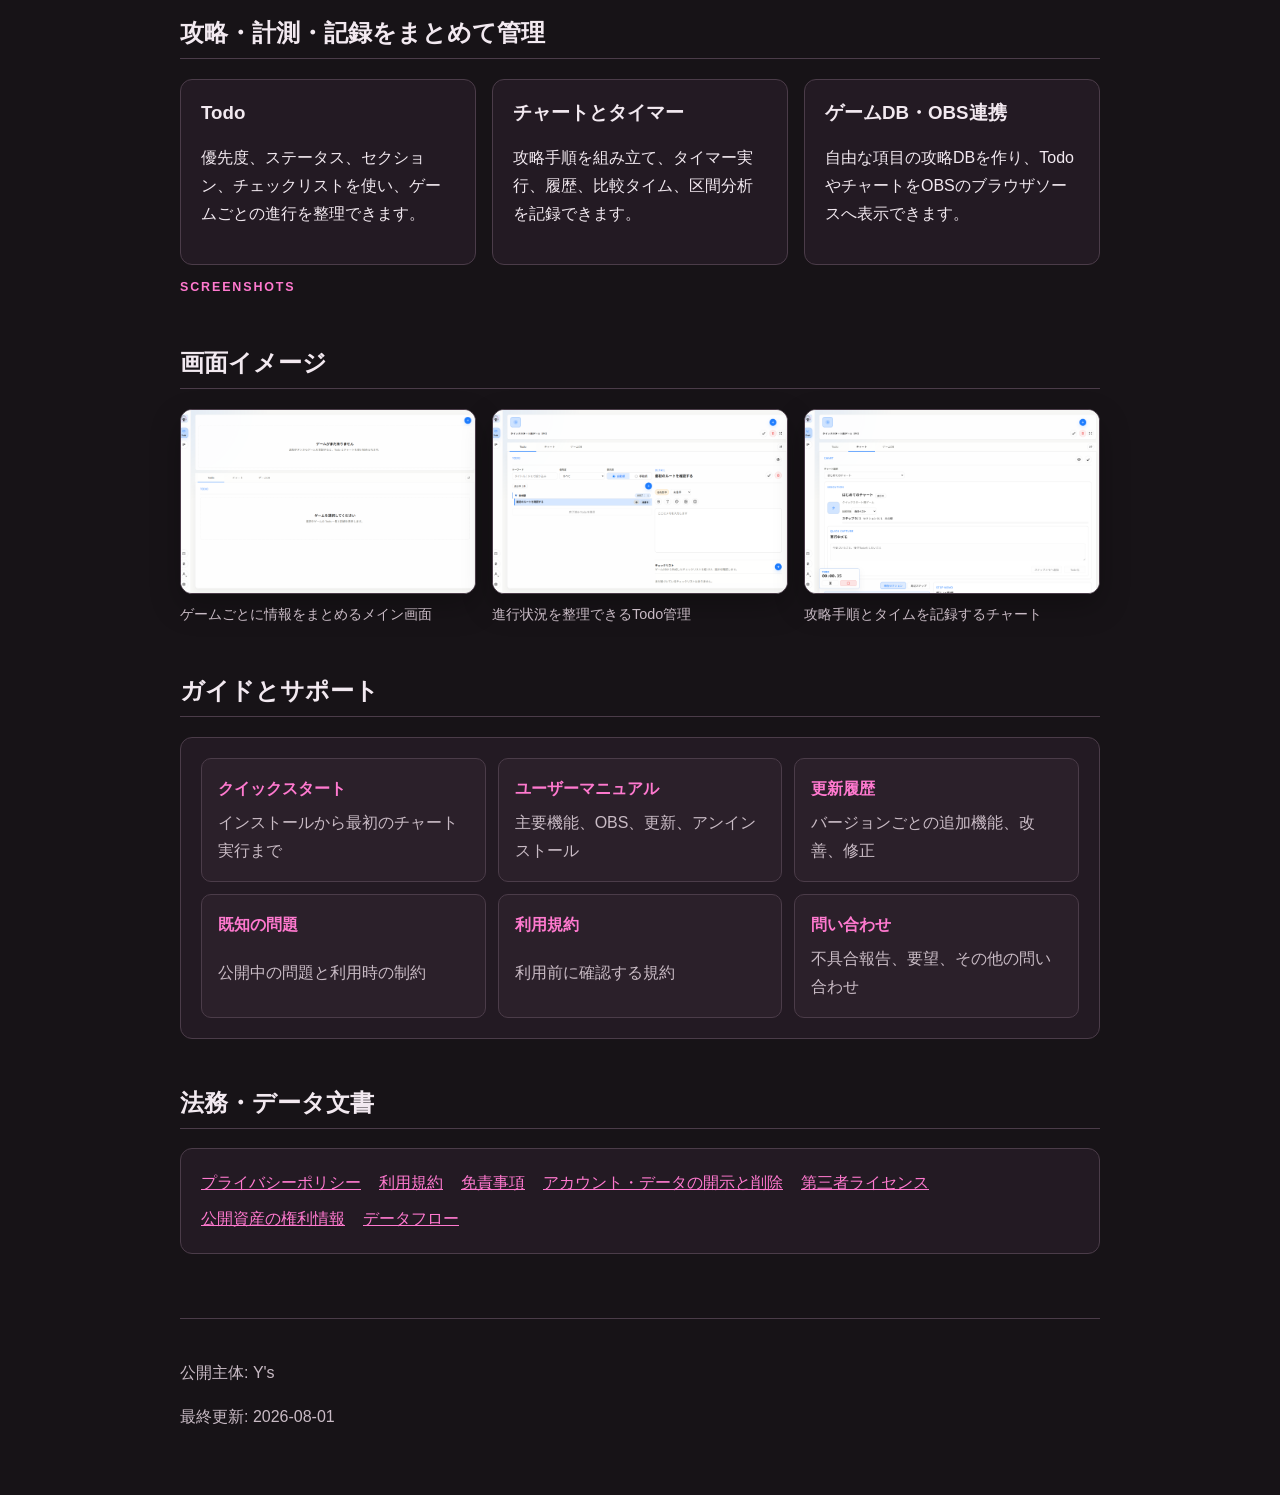
==== commit b72adeac: "RLS-08 BOOTH配布とセキュリティ案内を更新" ====
--- a/index.html
+++ b/index.html
@@ -73,9 +73,14 @@
             <p class="card-kicker">Mirror</p>
             <h3>BOOTH</h3>
             <p>
-              無料配布ページを準備中です。ショップURLの確定後、この公式ページに正規リンクを掲載します。
-            </p>
-            <span class="disabled-action" aria-disabled="true">公開準備中</span>
+              <code>ys-apps.booth.pm</code>
+              で無料配布する商品を準備中です。BOOTHでは、GitHub版と同一のインストーラーをZIPに格納して配布します。
+            </p>
+            <a
+              class="support-action"
+              href="https://ys-apps.booth.pm/items/8673729"
+              >BOOTH商品ページ（公開準備中）</a
+            >
           </article>
         </div>
 
@@ -133,13 +138,24 @@
                 <dt>SHA-256</dt>
                 <dd>
                   <code
-                    >db1edb54aad45b6c251b58d59323cd3a8454d505cf59e26cab07a8d3b3850178</code
+                    >80d28d006fc2989bb3423dc53f1429779490d1a1ff476283d6003663dfa3a4ff</code
                   >
                 </dd>
               </div>
               <div>
                 <dt>ファイルサイズ</dt>
-                <dd>91,067,035 bytes</dd>
+                <dd>112,655,138 bytes</dd>
+              </div>
+              <div>
+                <dt>BOOTH配布ZIP</dt>
+                <dd>
+                  <code>Y-sRoute-Setup-0.9.0-x64.zip</code><br />
+                  112,666,620 bytes<br />
+                  SHA-256:
+                  <code
+                    >1631b644cccde9626e765e32d727acc30aece2d2998807d32b1cec31d80f4943</code
+                  >
+                </dd>
               </div>
               <div>
                 <dt>公開後の固定URL</dt>
@@ -182,11 +198,17 @@
           </p>
           <ol>
             <li>
-              このページに掲載された正規リンクからインストーラーを保存します。
+              このページに掲載された正規リンクからGitHub版EXEまたはBOOTH版ZIPを保存します。
             </li>
             <li>PowerShellで次のコマンドを実行します。</li>
           </ol>
           <pre><code>Get-FileHash -Algorithm SHA256 ".\Y-sRoute-Setup-{version}-x64.exe"</code></pre>
+          <p>
+            BOOTH版は、まずZIP自身のSHA-256を確認して展開し、続けてZIP内のEXEも同じ方法で確認してください。
+          </p>
+          <pre><code>Get-FileHash -Algorithm SHA256 ".\Y-sRoute-Setup-{version}-x64.zip"
+Expand-Archive ".\Y-sRoute-Setup-{version}-x64.zip" -DestinationPath ".\Y-sRoute-Setup-{version}-x64"
+Get-FileHash -Algorithm SHA256 ".\Y-sRoute-Setup-{version}-x64\Y-sRoute-Setup-{version}-x64.exe"</code></pre>
           <ol start="3">
             <li>
               表示されたハッシュが、このページの該当バージョンに掲載されたSHA-256と完全に一致することを確認します。
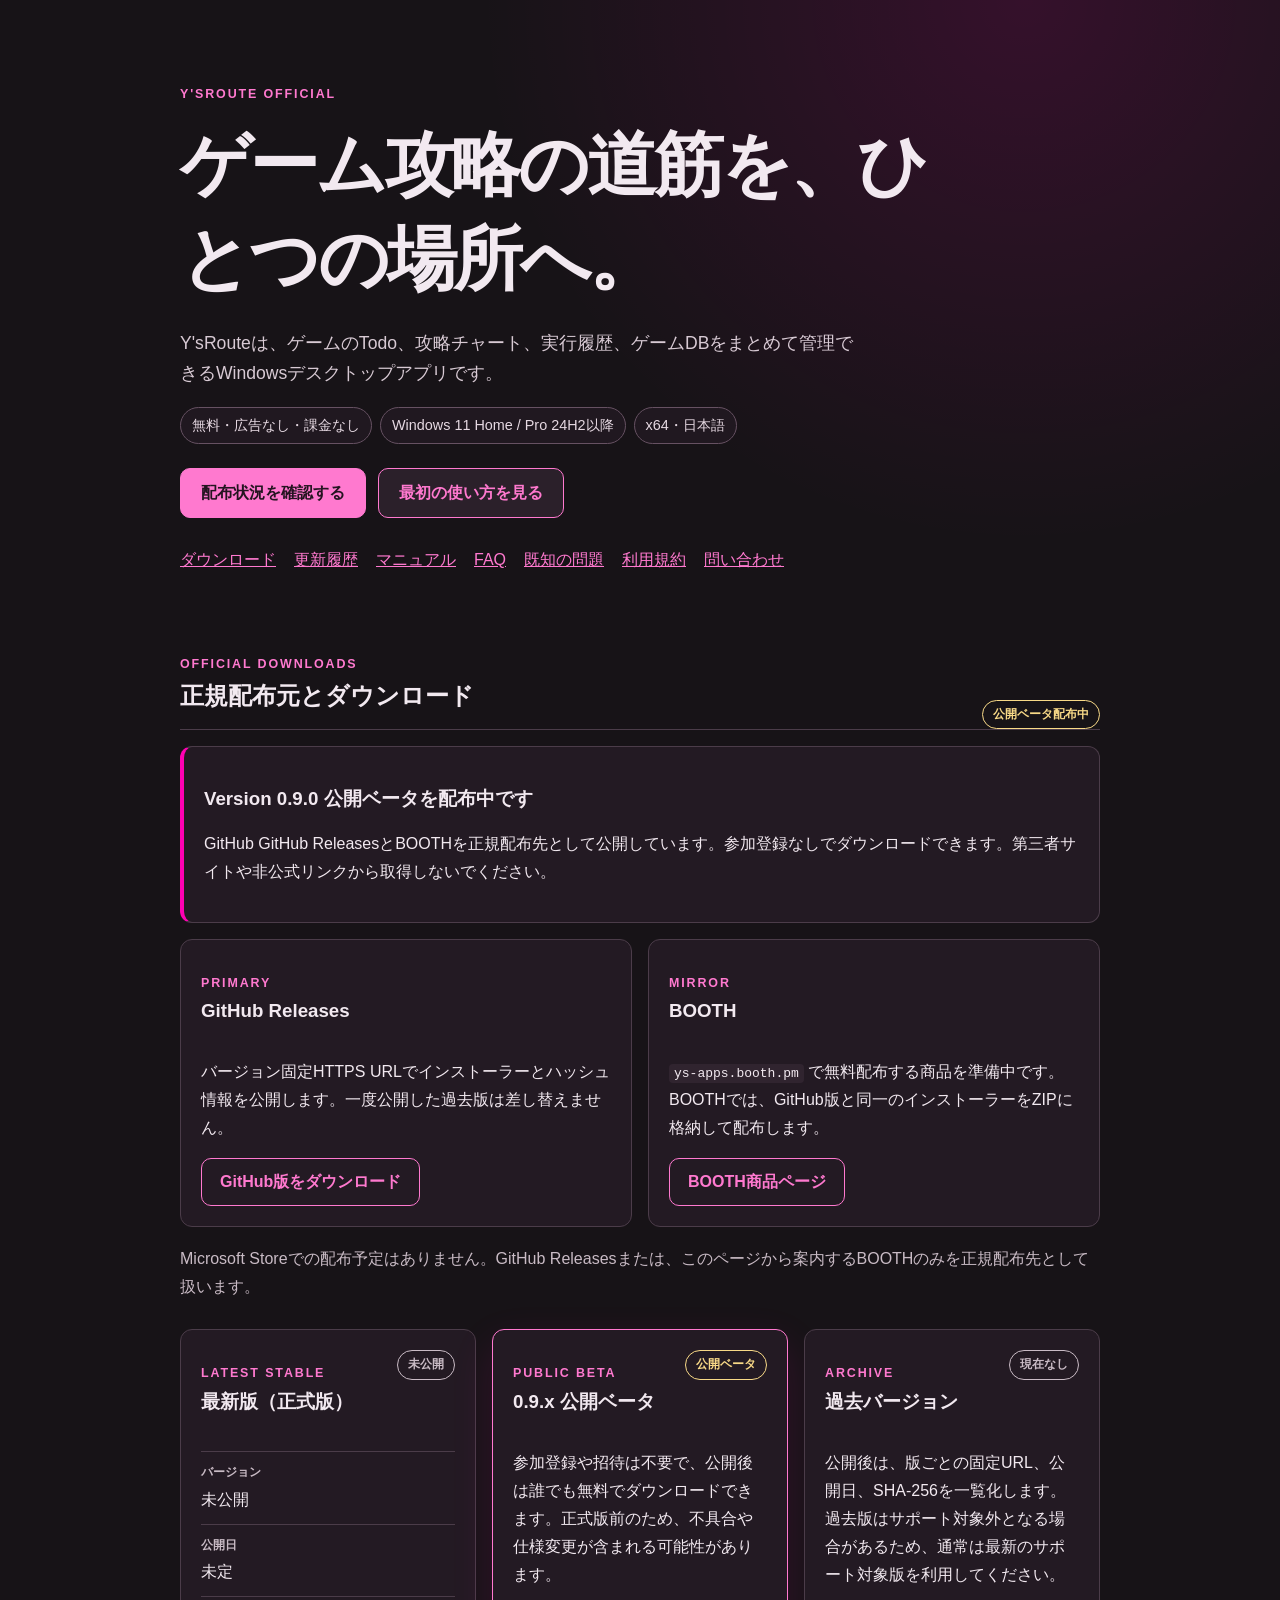
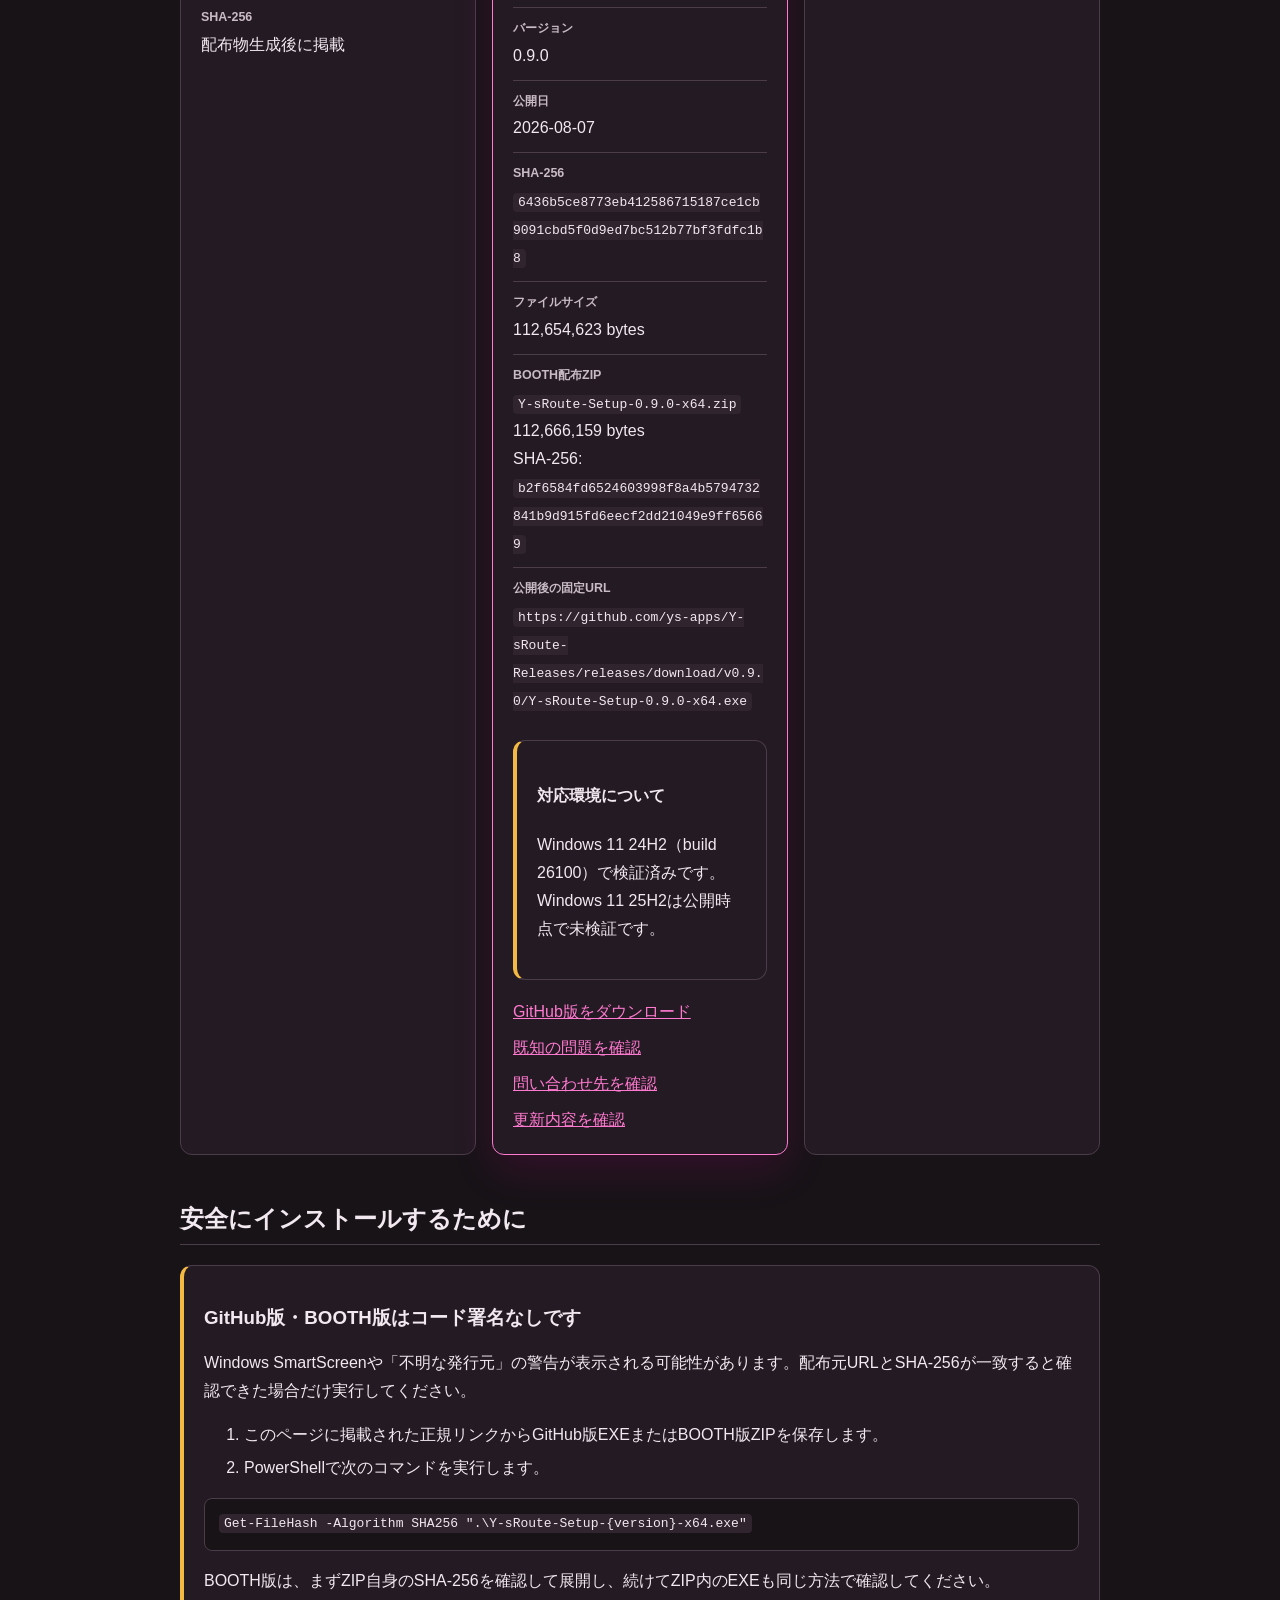
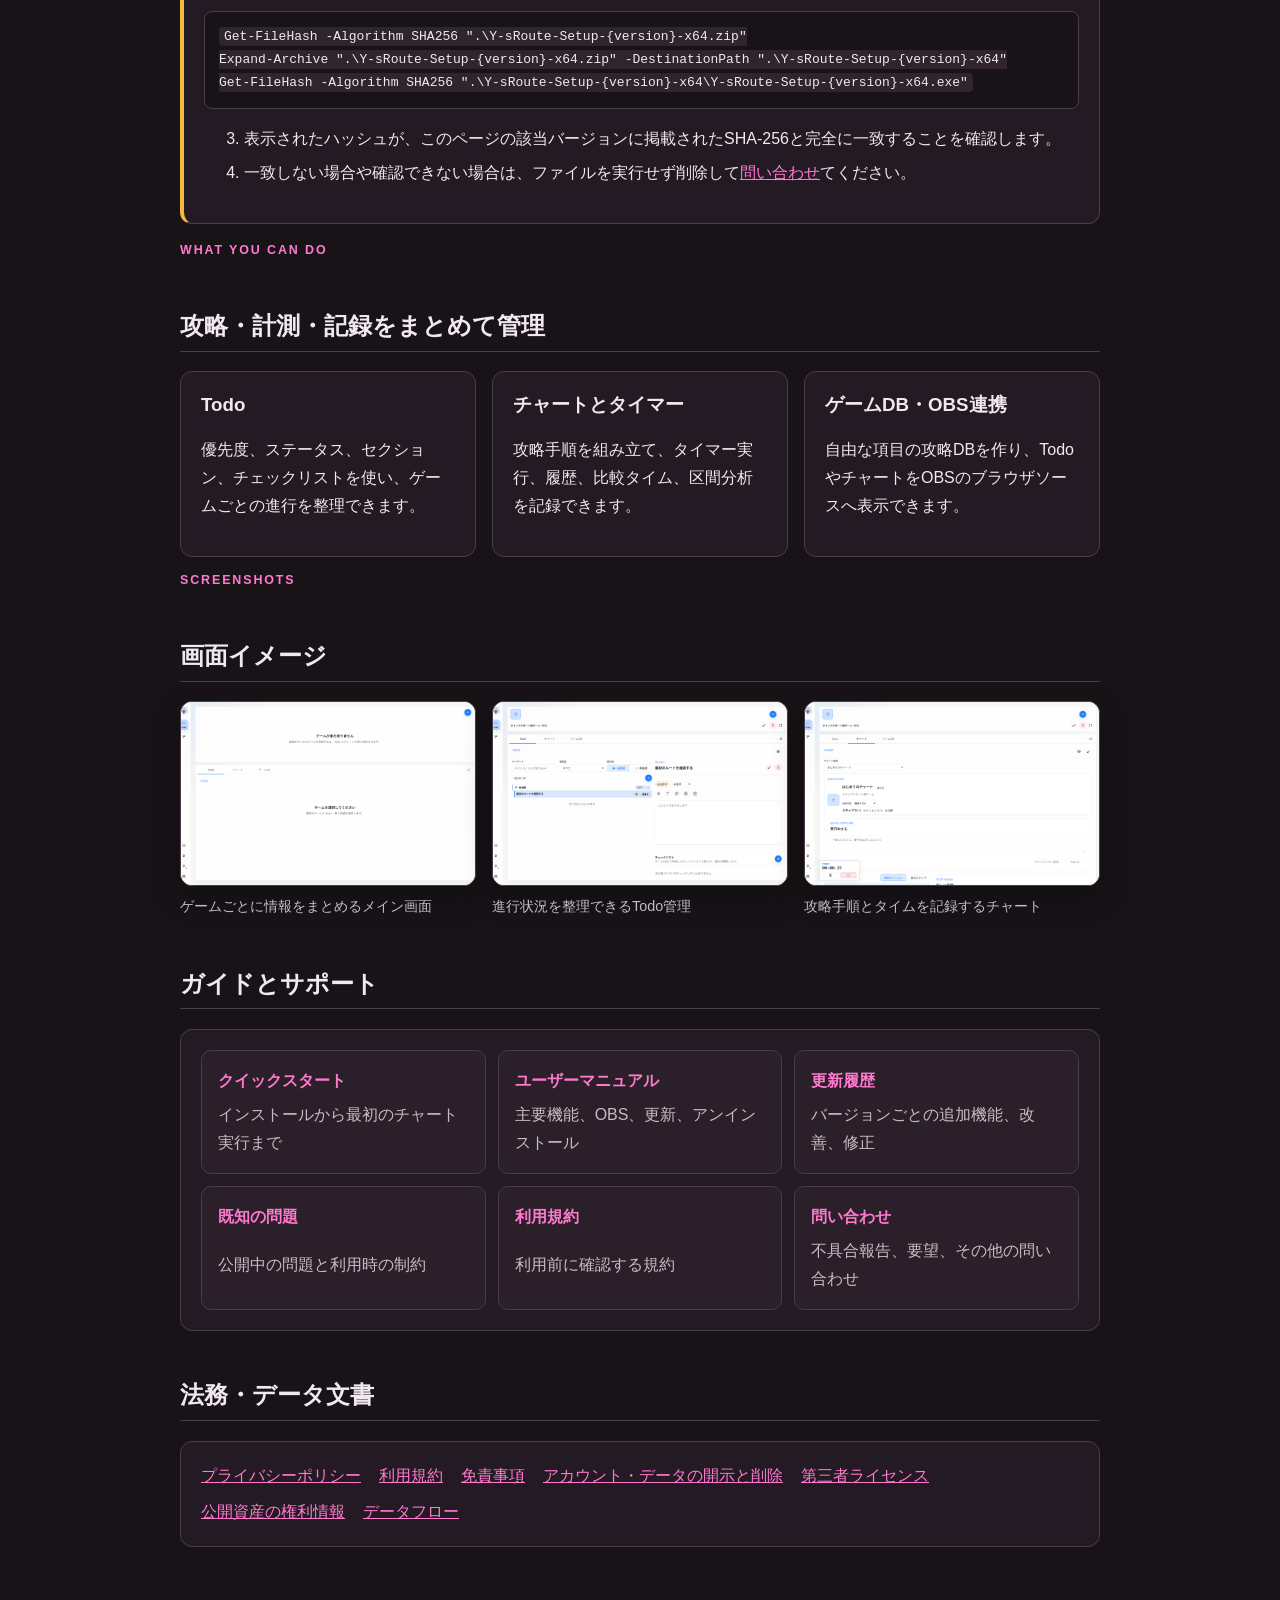
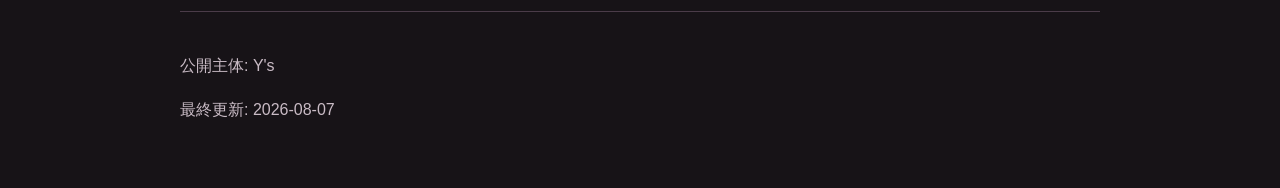
==== commit de97ccd4: "RLS-08 公開ベータ情報を確定" ====
--- a/index.html
+++ b/index.html
@@ -44,14 +44,14 @@
             <p class="eyebrow">Official downloads</p>
             <h2 id="download-heading">正規配布元とダウンロード</h2>
           </div>
-          <span class="status-chip beta">公開ベータ準備中</span>
+          <span class="status-chip beta">公開ベータ配布中</span>
         </div>
 
         <div class="card notice">
-          <h3>現在、インストーラーは公開前です</h3>
+          <h3>Version 0.9.0 公開ベータを配布中です</h3>
           <p>
             GitHub
-            ReleasesとBOOTHを正規配布先として準備しています。公開前のため、現在ダウンロードできる正規インストーラーはありません。第三者サイトや非公式リンクから取得しないでください。
+            GitHub ReleasesとBOOTHを正規配布先として公開しています。参加登録なしでダウンロードできます。第三者サイトや非公式リンクから取得しないでください。
           </p>
         </div>
 
@@ -65,8 +65,8 @@
             </p>
             <a
               class="support-action"
-              href="https://github.com/ys-apps/Y-sRoute-Releases/releases"
-              >GitHubの配布状況を見る</a
+              href="https://github.com/ys-apps/Y-sRoute-Releases/releases/download/v0.9.0/Y-sRoute-Setup-0.9.0-x64.exe"
+              >GitHub版をダウンロード</a
             >
           </article>
           <article class="card distribution-card">
@@ -79,7 +79,7 @@
             <a
               class="support-action"
               href="https://ys-apps.booth.pm/items/8673729"
-              >BOOTH商品ページ（公開準備中）</a
+              >BOOTH商品ページ</a
             >
           </article>
         </div>
@@ -120,7 +120,7 @@
                 <p class="card-kicker">Public beta</p>
                 <h3>0.9.x 公開ベータ</h3>
               </div>
-              <span class="status-chip beta">公開前候補</span>
+              <span class="status-chip beta">公開ベータ</span>
             </div>
             <p>
               参加登録や招待は不要で、公開後は誰でも無料でダウンロードできます。正式版前のため、不具合や仕様変更が含まれる可能性があります。
@@ -132,28 +132,28 @@
               </div>
               <div>
                 <dt>公開日</dt>
-                <dd>公開前（配布開始時に更新）</dd>
+                <dd>2026-08-07</dd>
               </div>
               <div>
                 <dt>SHA-256</dt>
                 <dd>
                   <code
-                    >80d28d006fc2989bb3423dc53f1429779490d1a1ff476283d6003663dfa3a4ff</code
+                    >6436b5ce8773eb412586715187ce1cb9091cbd5f0d9ed7bc512b77bf3fdfc1b8</code
                   >
                 </dd>
               </div>
               <div>
                 <dt>ファイルサイズ</dt>
-                <dd>112,655,138 bytes</dd>
+                <dd>112,654,623 bytes</dd>
               </div>
               <div>
                 <dt>BOOTH配布ZIP</dt>
                 <dd>
                   <code>Y-sRoute-Setup-0.9.0-x64.zip</code><br />
-                  112,666,620 bytes<br />
+                  112,666,159 bytes<br />
                   SHA-256:
                   <code
-                    >1631b644cccde9626e765e32d727acc30aece2d2998807d32b1cec31d80f4943</code
+                    >b2f6584fd6524603998f8a4b5794732841b9d915fd6eecf2dd21049e9ff65669</code
                   >
                 </dd>
               </div>
@@ -166,7 +166,12 @@
                 </dd>
               </div>
             </dl>
+            <div class="card warning">
+              <h4>対応環境について</h4>
+              <p>Windows 11 24H2（build 26100）で検証済みです。Windows 11 25H2は公開時点で未検証です。</p>
+            </div>
             <div class="inline-links">
+              <a href="https://github.com/ys-apps/Y-sRoute-Releases/releases/download/v0.9.0/Y-sRoute-Setup-0.9.0-x64.exe">GitHub版をダウンロード</a>
               <a href="known-issues.html">既知の問題を確認</a>
               <a href="support.html">問い合わせ先を確認</a>
               <a href="release-notes.html#v0-9-0">更新内容を確認</a>
@@ -323,7 +328,7 @@
     </main>
     <footer>
       <p>公開主体: Y's</p>
-      <p>最終更新: 2026-08-01</p>
+      <p>最終更新: 2026-08-07</p>
     </footer>
   </body>
 </html>
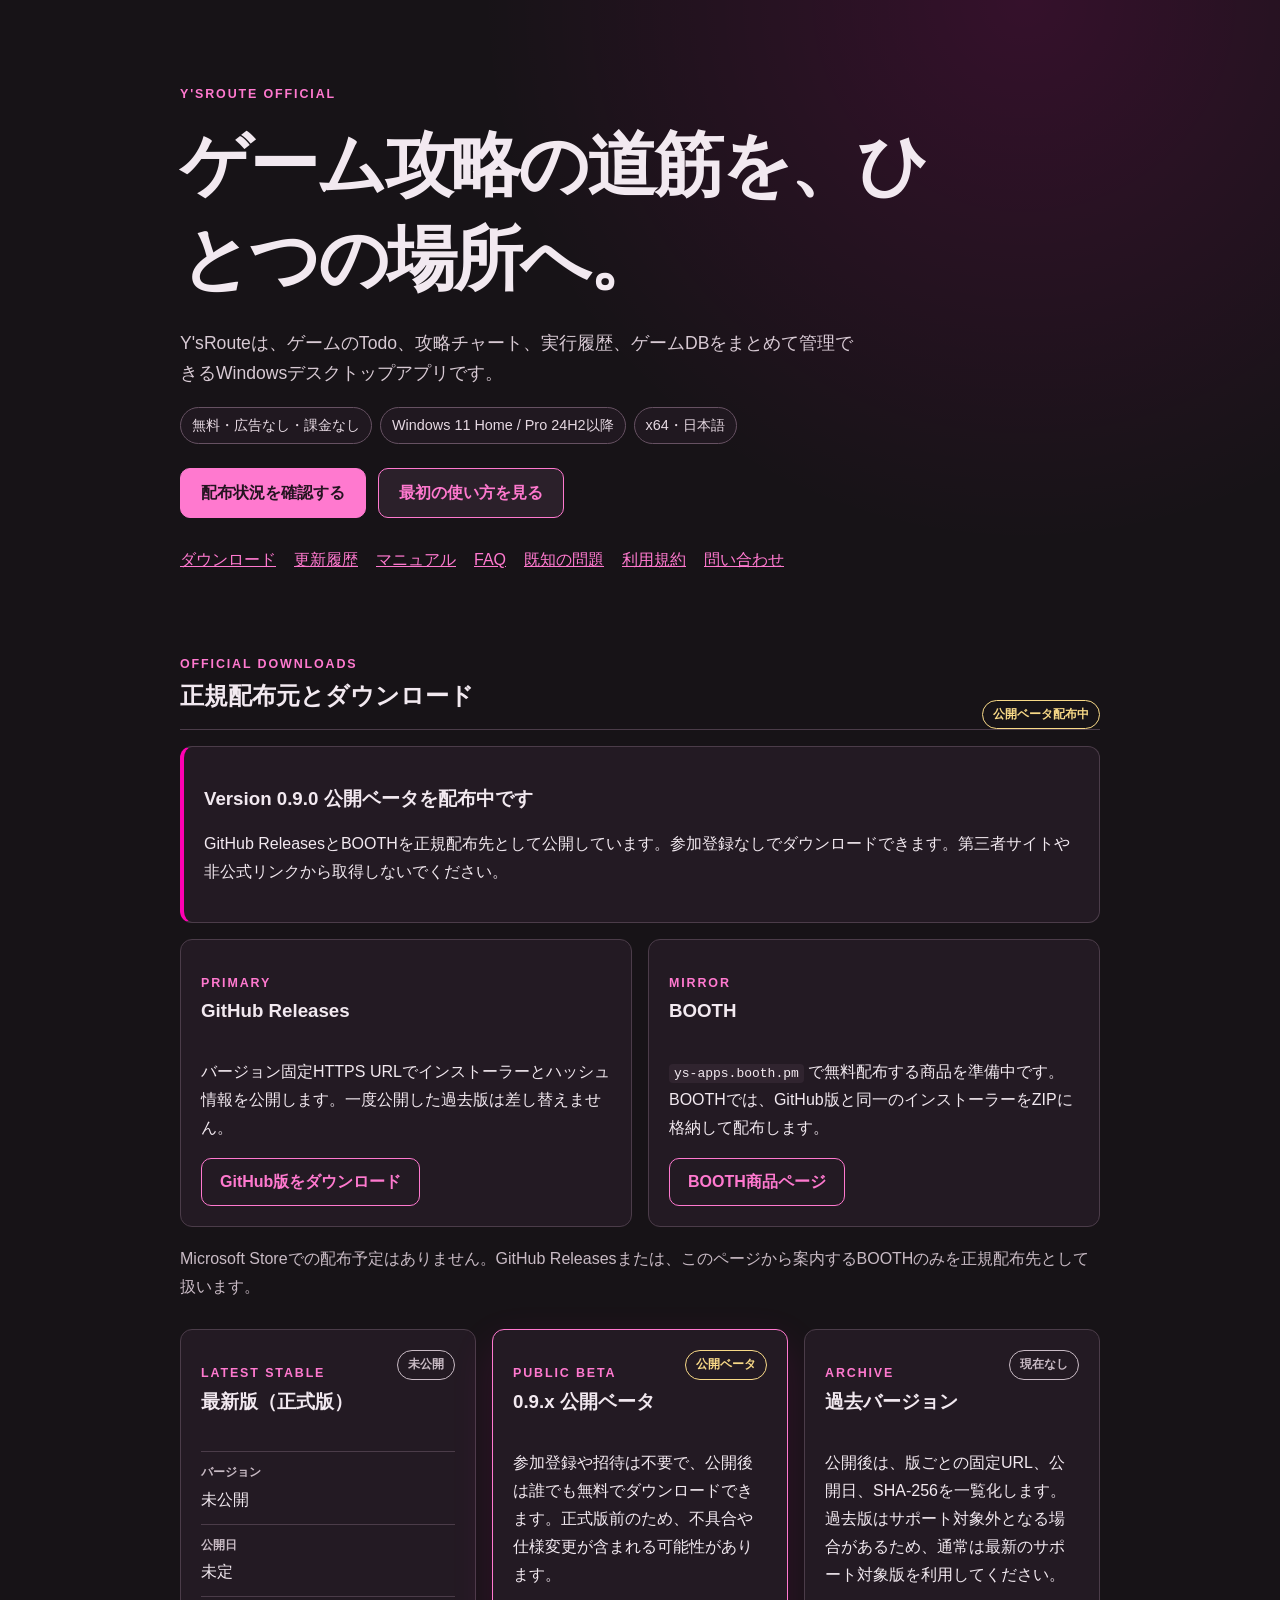
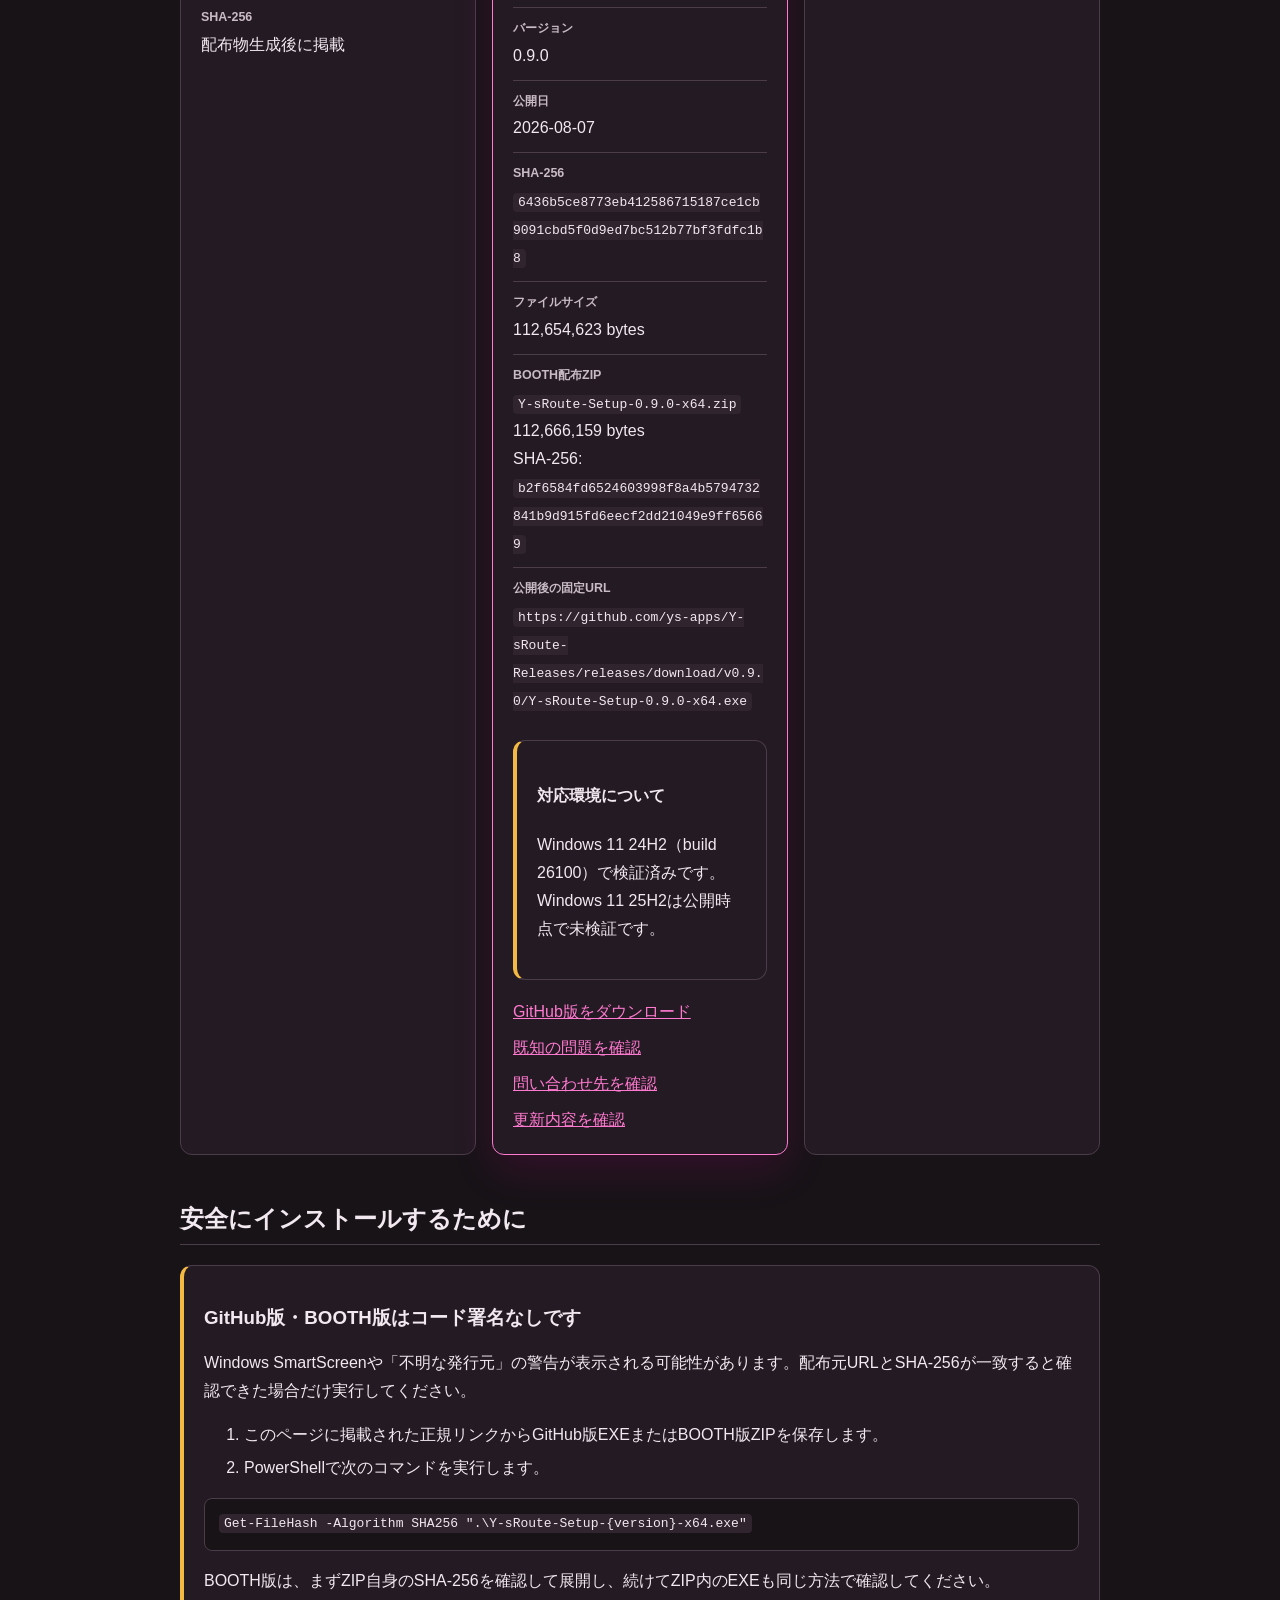
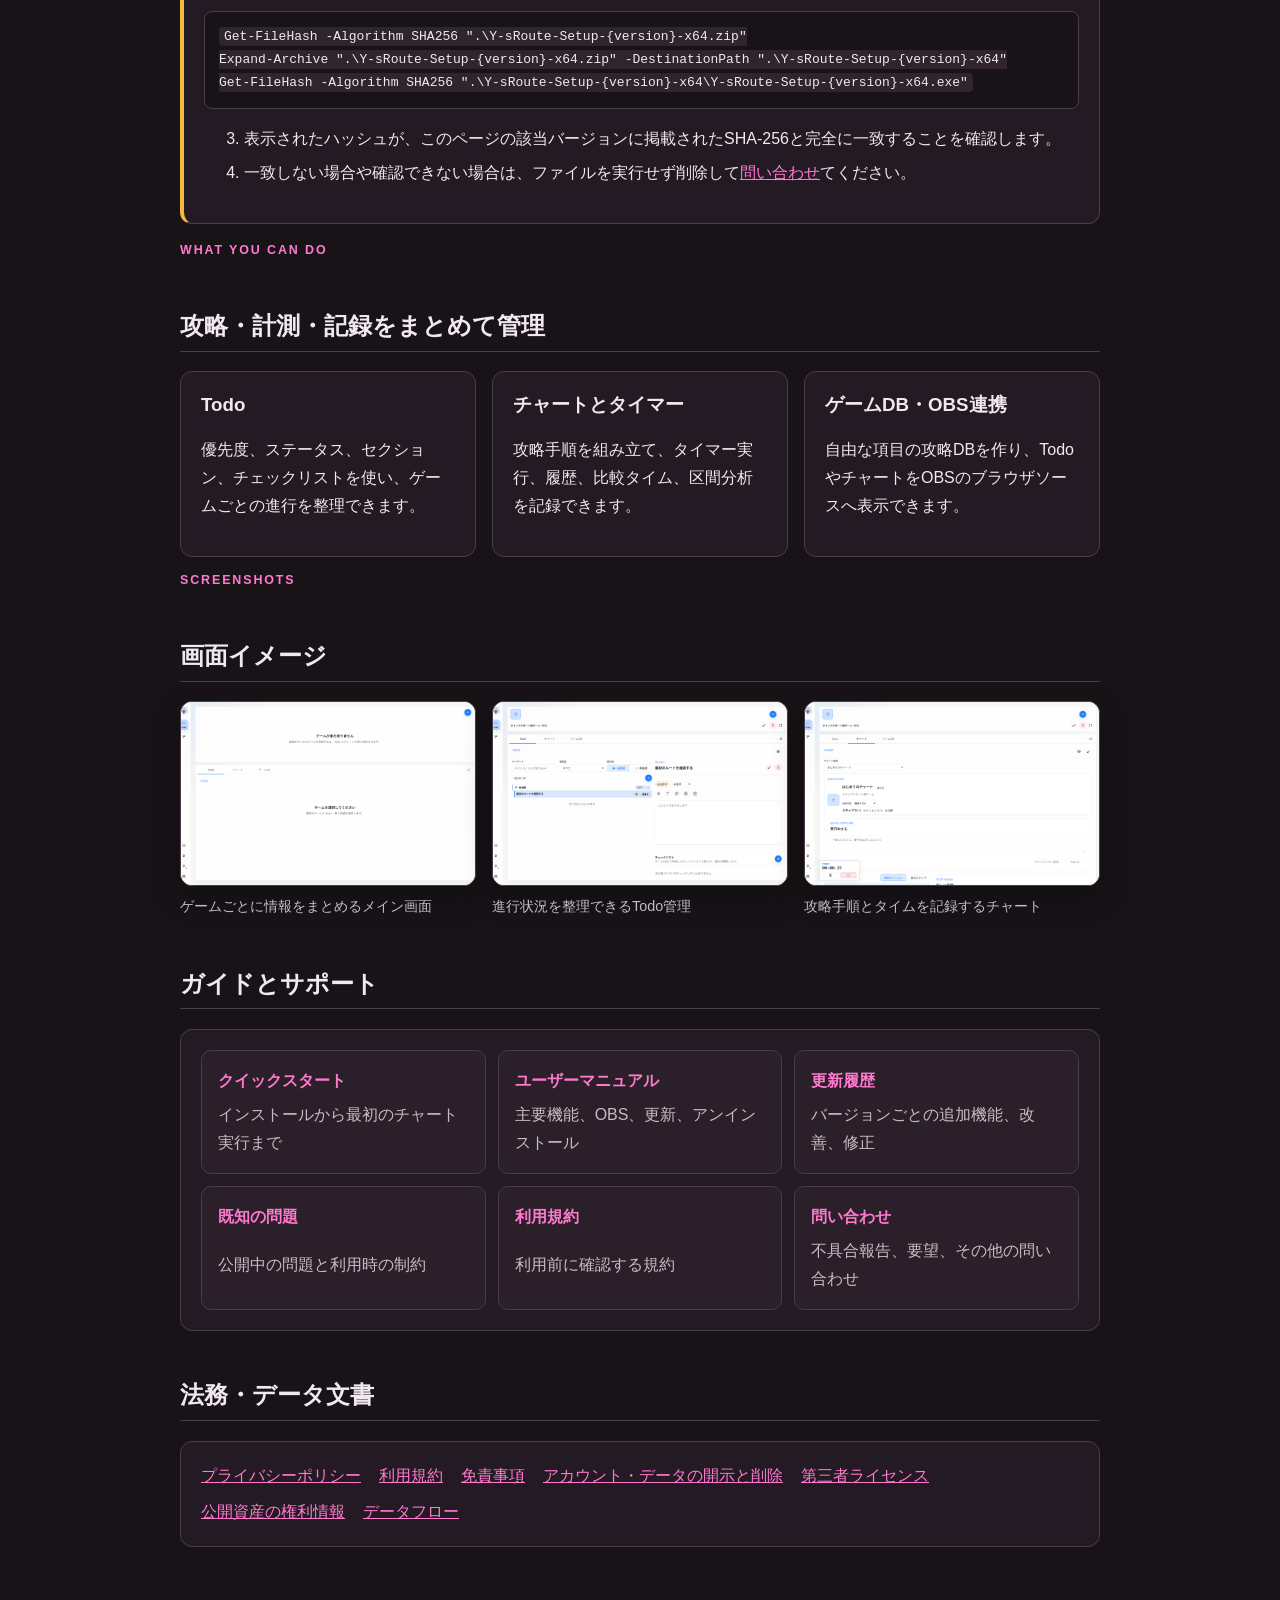
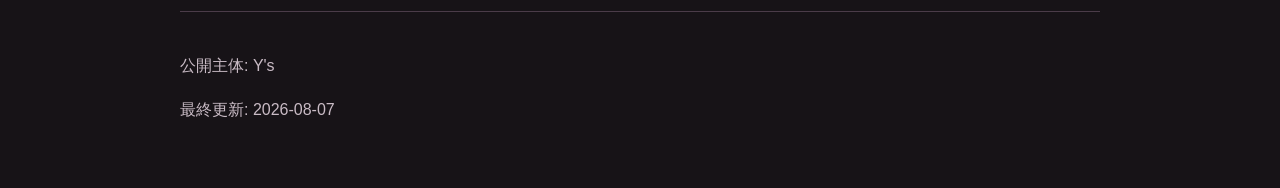
==== commit c5cdf715: "RLS-08 配布案内文を整える" ====
--- a/index.html
+++ b/index.html
@@ -50,7 +50,6 @@
         <div class="card notice">
           <h3>Version 0.9.0 公開ベータを配布中です</h3>
           <p>
-            GitHub
             GitHub ReleasesとBOOTHを正規配布先として公開しています。参加登録なしでダウンロードできます。第三者サイトや非公式リンクから取得しないでください。
           </p>
         </div>
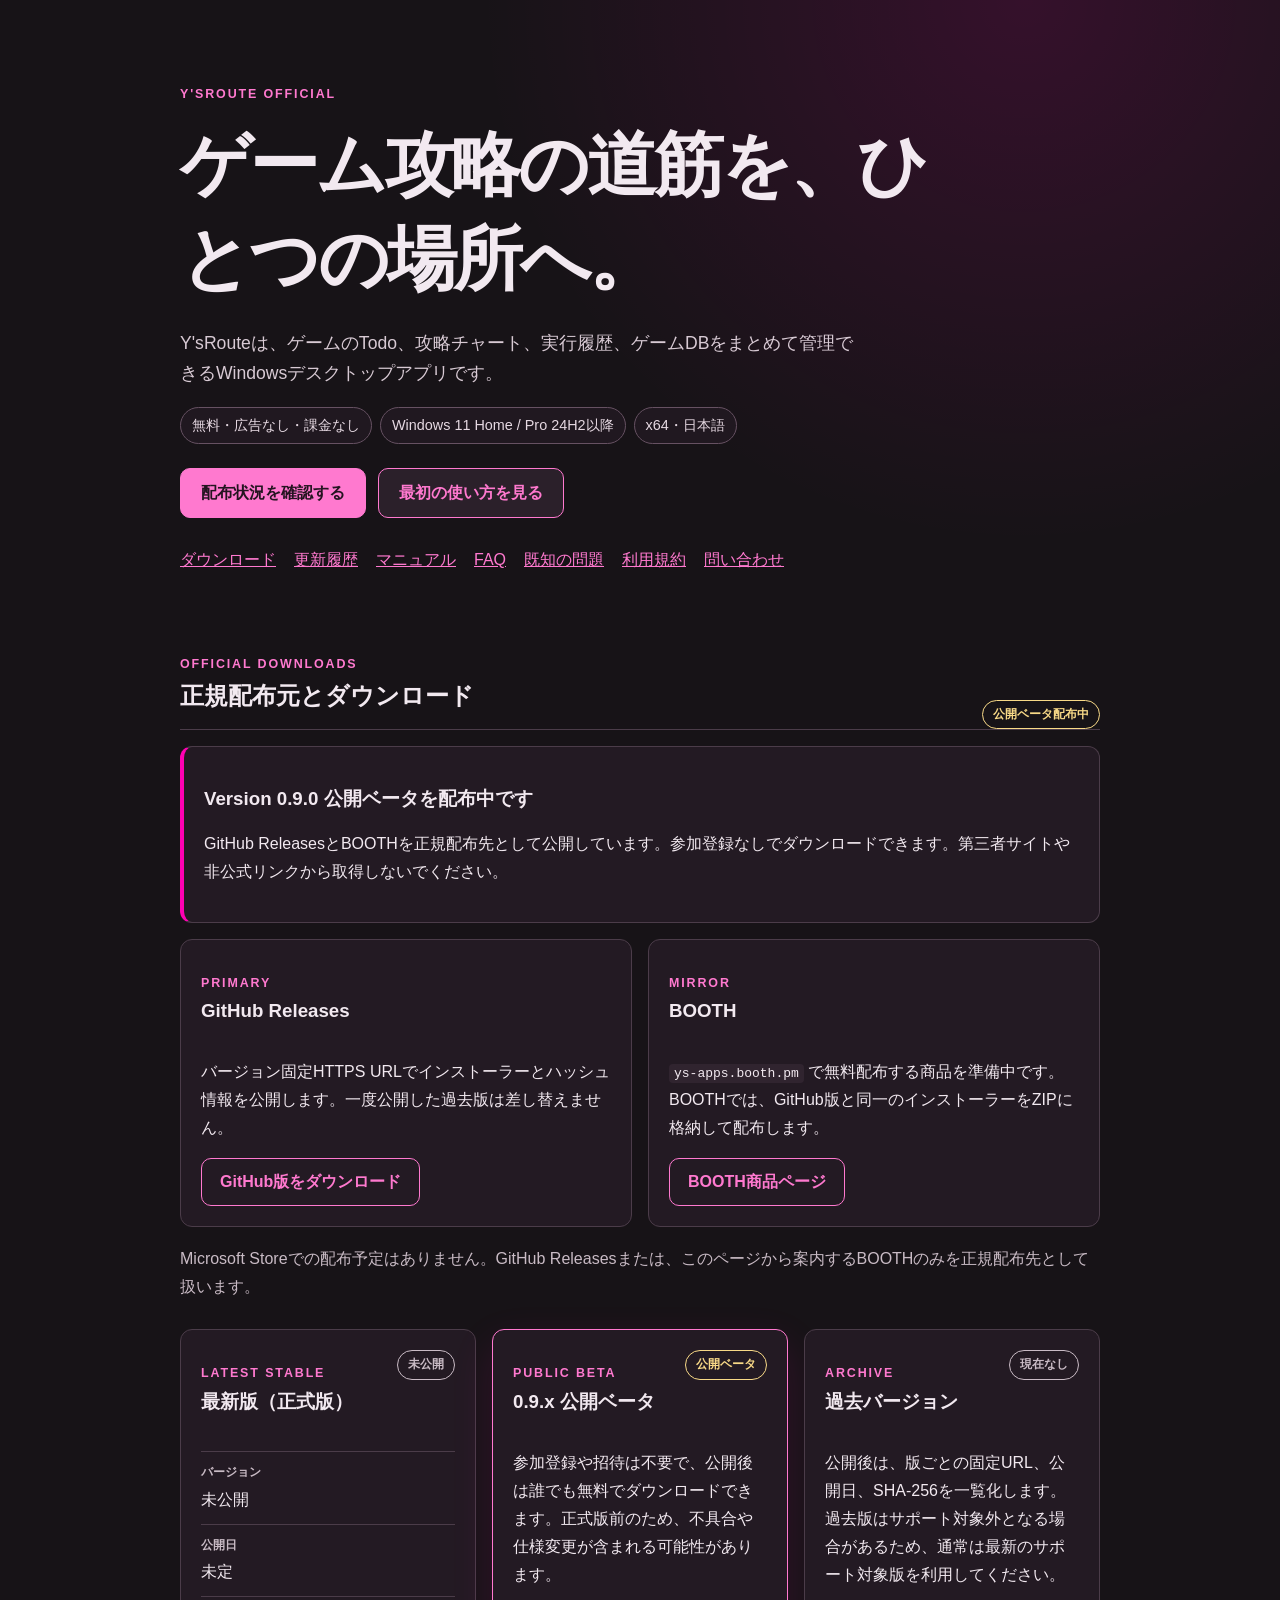
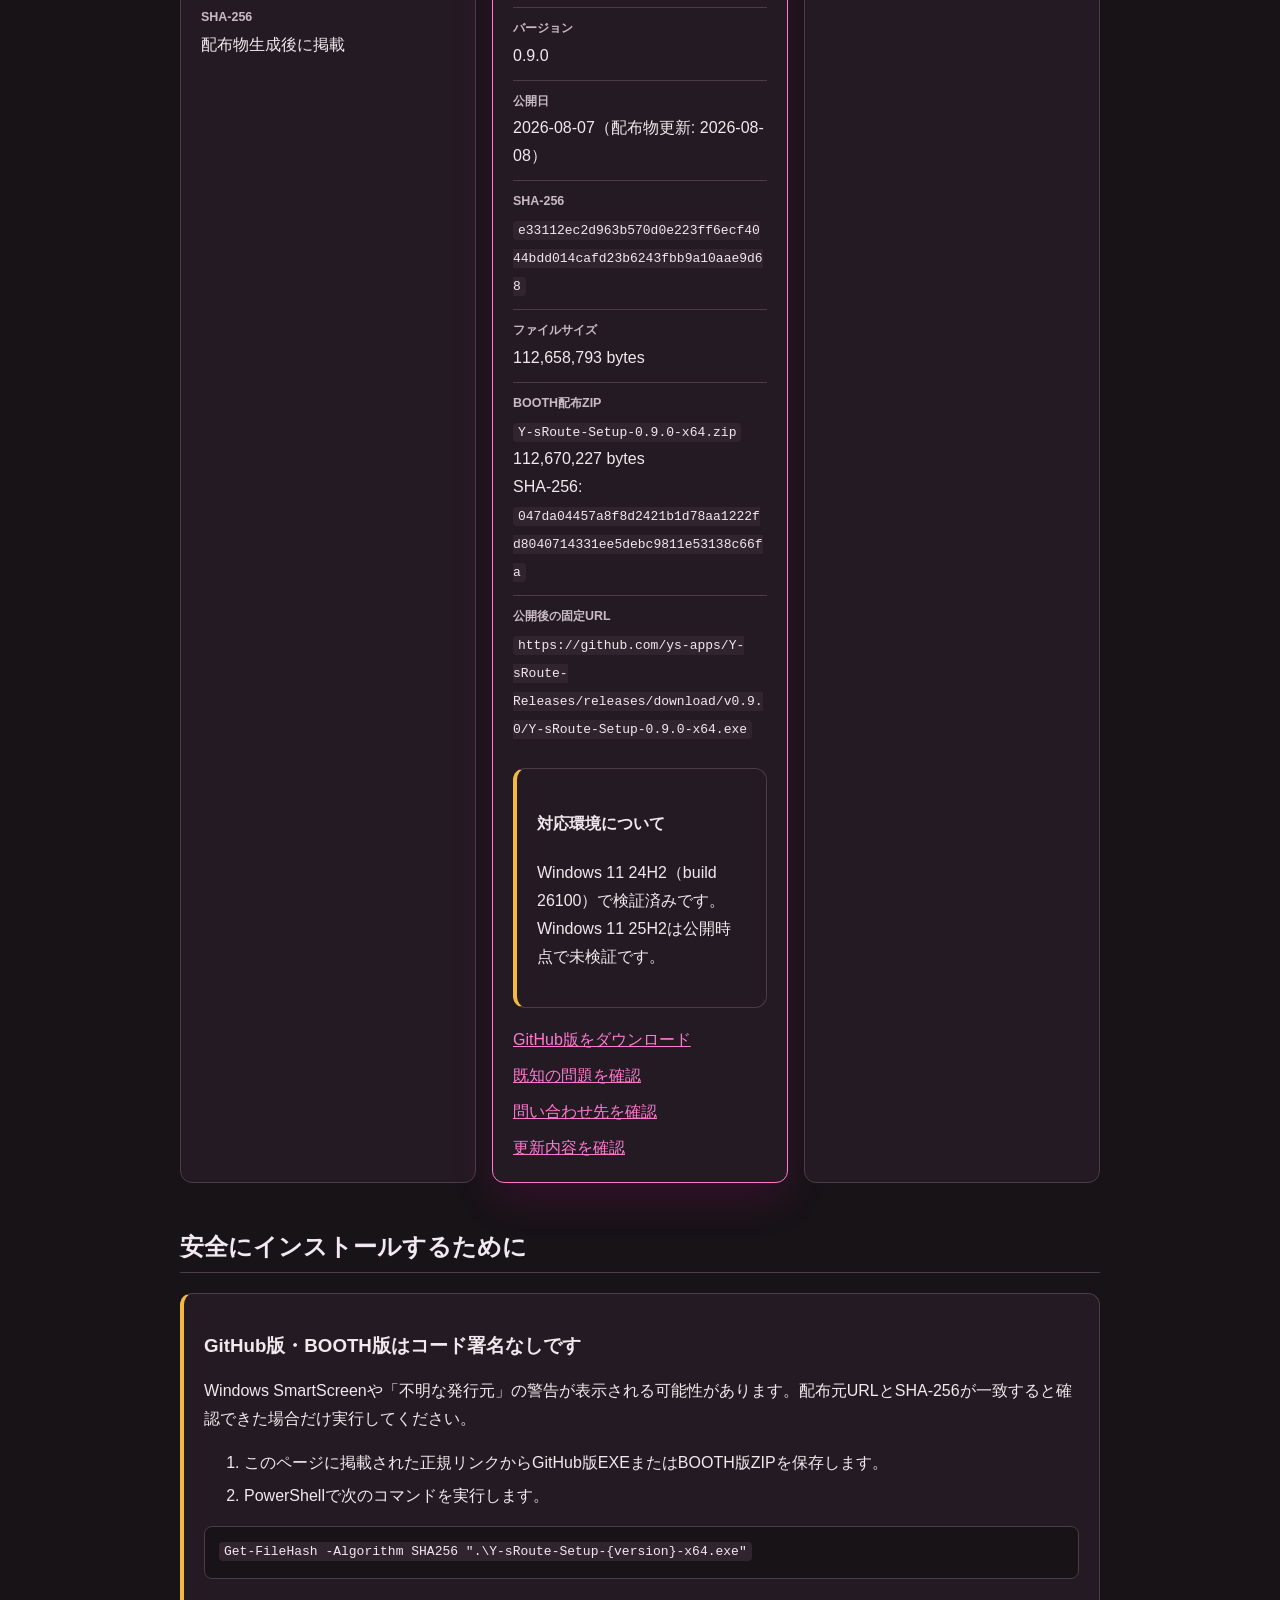
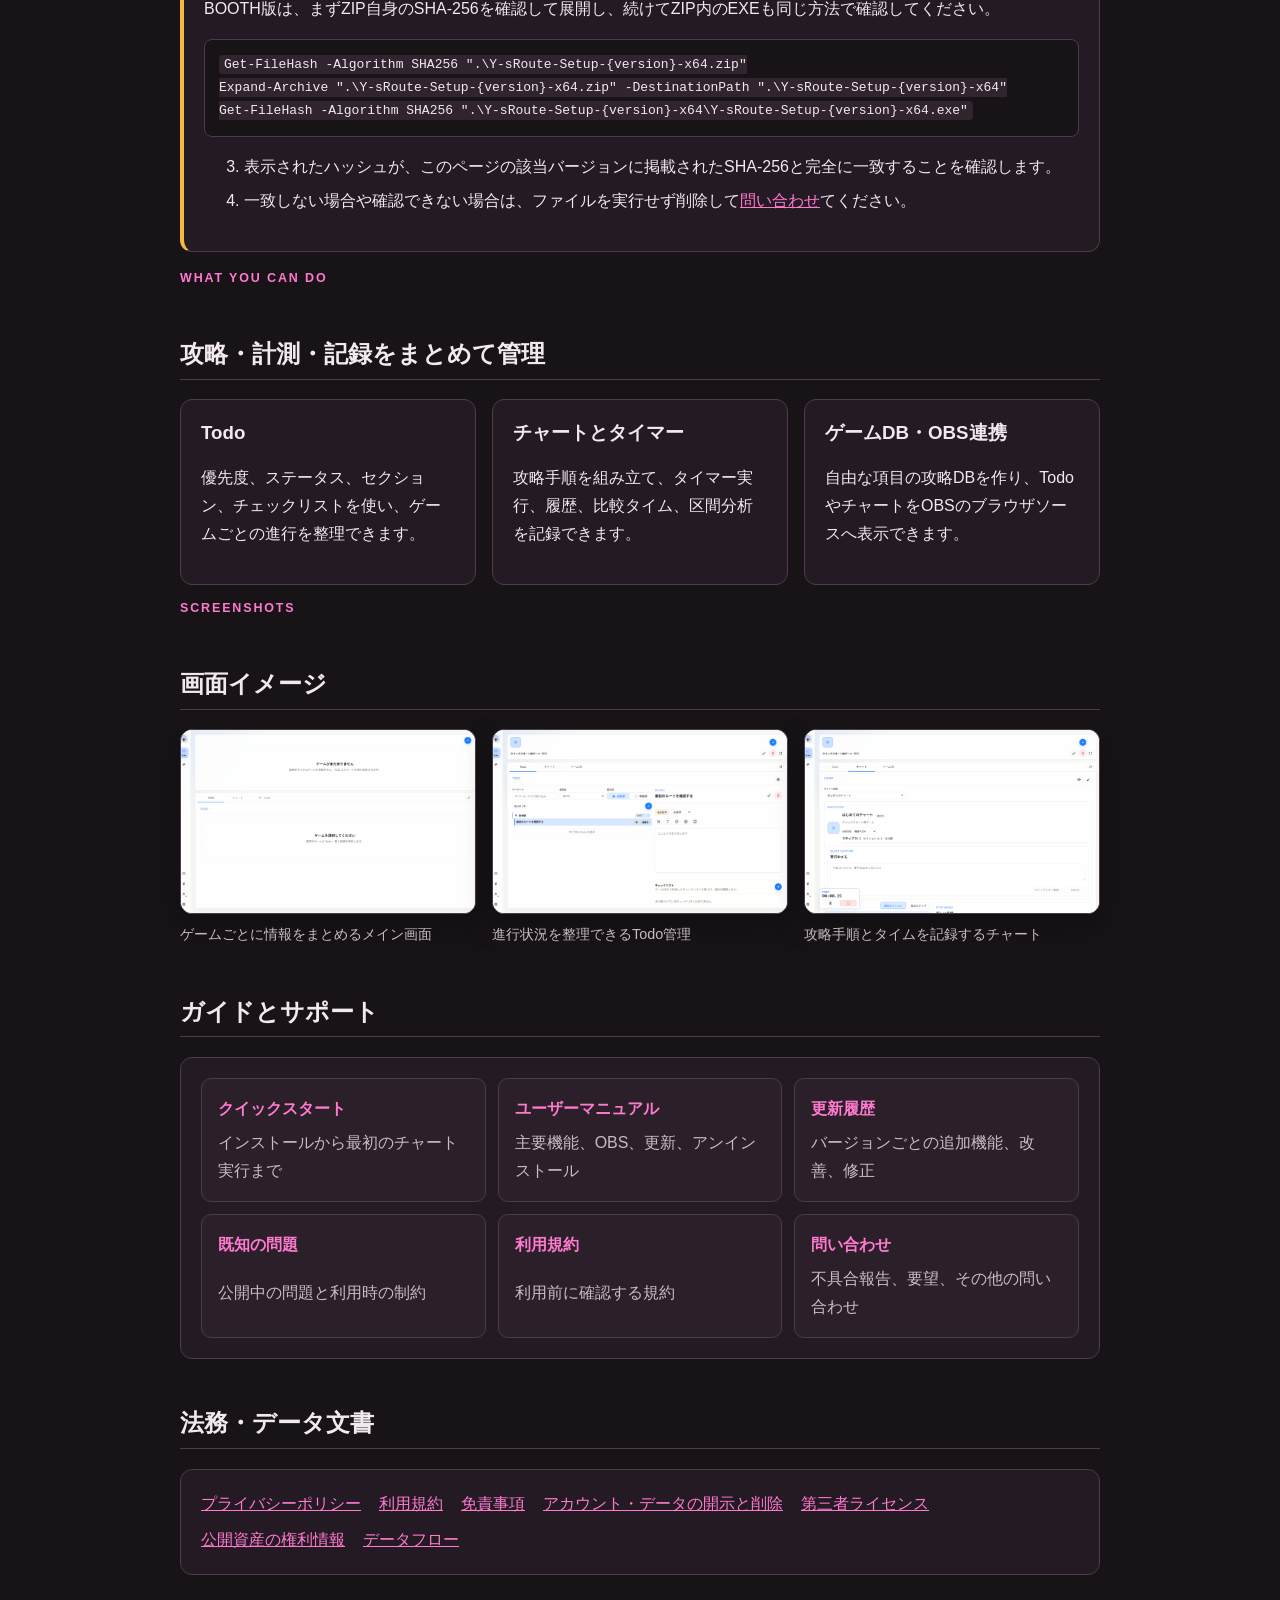
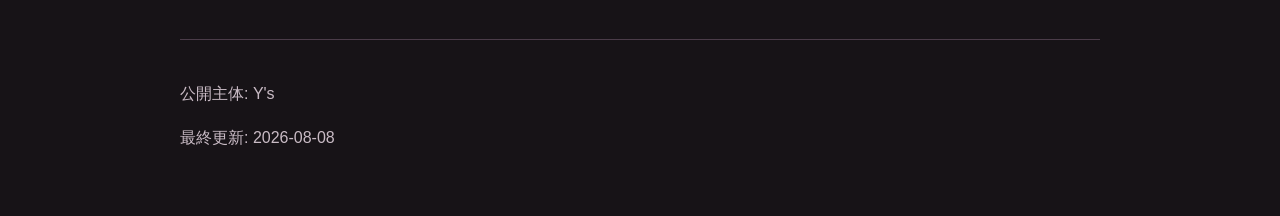
==== commit 5a30be1b: "0.9.0配布情報を更新" ====
--- a/index.html
+++ b/index.html
@@ -131,28 +131,28 @@
               </div>
               <div>
                 <dt>公開日</dt>
-                <dd>2026-08-07</dd>
+                <dd>2026-08-07（配布物更新: 2026-08-08）</dd>
               </div>
               <div>
                 <dt>SHA-256</dt>
                 <dd>
                   <code
-                    >6436b5ce8773eb412586715187ce1cb9091cbd5f0d9ed7bc512b77bf3fdfc1b8</code
+                    >e33112ec2d963b570d0e223ff6ecf4044bdd014cafd23b6243fbb9a10aae9d68</code
                   >
                 </dd>
               </div>
               <div>
                 <dt>ファイルサイズ</dt>
-                <dd>112,654,623 bytes</dd>
+                <dd>112,658,793 bytes</dd>
               </div>
               <div>
                 <dt>BOOTH配布ZIP</dt>
                 <dd>
                   <code>Y-sRoute-Setup-0.9.0-x64.zip</code><br />
-                  112,666,159 bytes<br />
+                  112,670,227 bytes<br />
                   SHA-256:
                   <code
-                    >b2f6584fd6524603998f8a4b5794732841b9d915fd6eecf2dd21049e9ff65669</code
+                    >047da04457a8f8d2421b1d78aa1222fd8040714331ee5debc9811e53138c66fa</code
                   >
                 </dd>
               </div>
@@ -327,7 +327,7 @@
     </main>
     <footer>
       <p>公開主体: Y's</p>
-      <p>最終更新: 2026-08-07</p>
+      <p>最終更新: 2026-08-08</p>
     </footer>
   </body>
 </html>
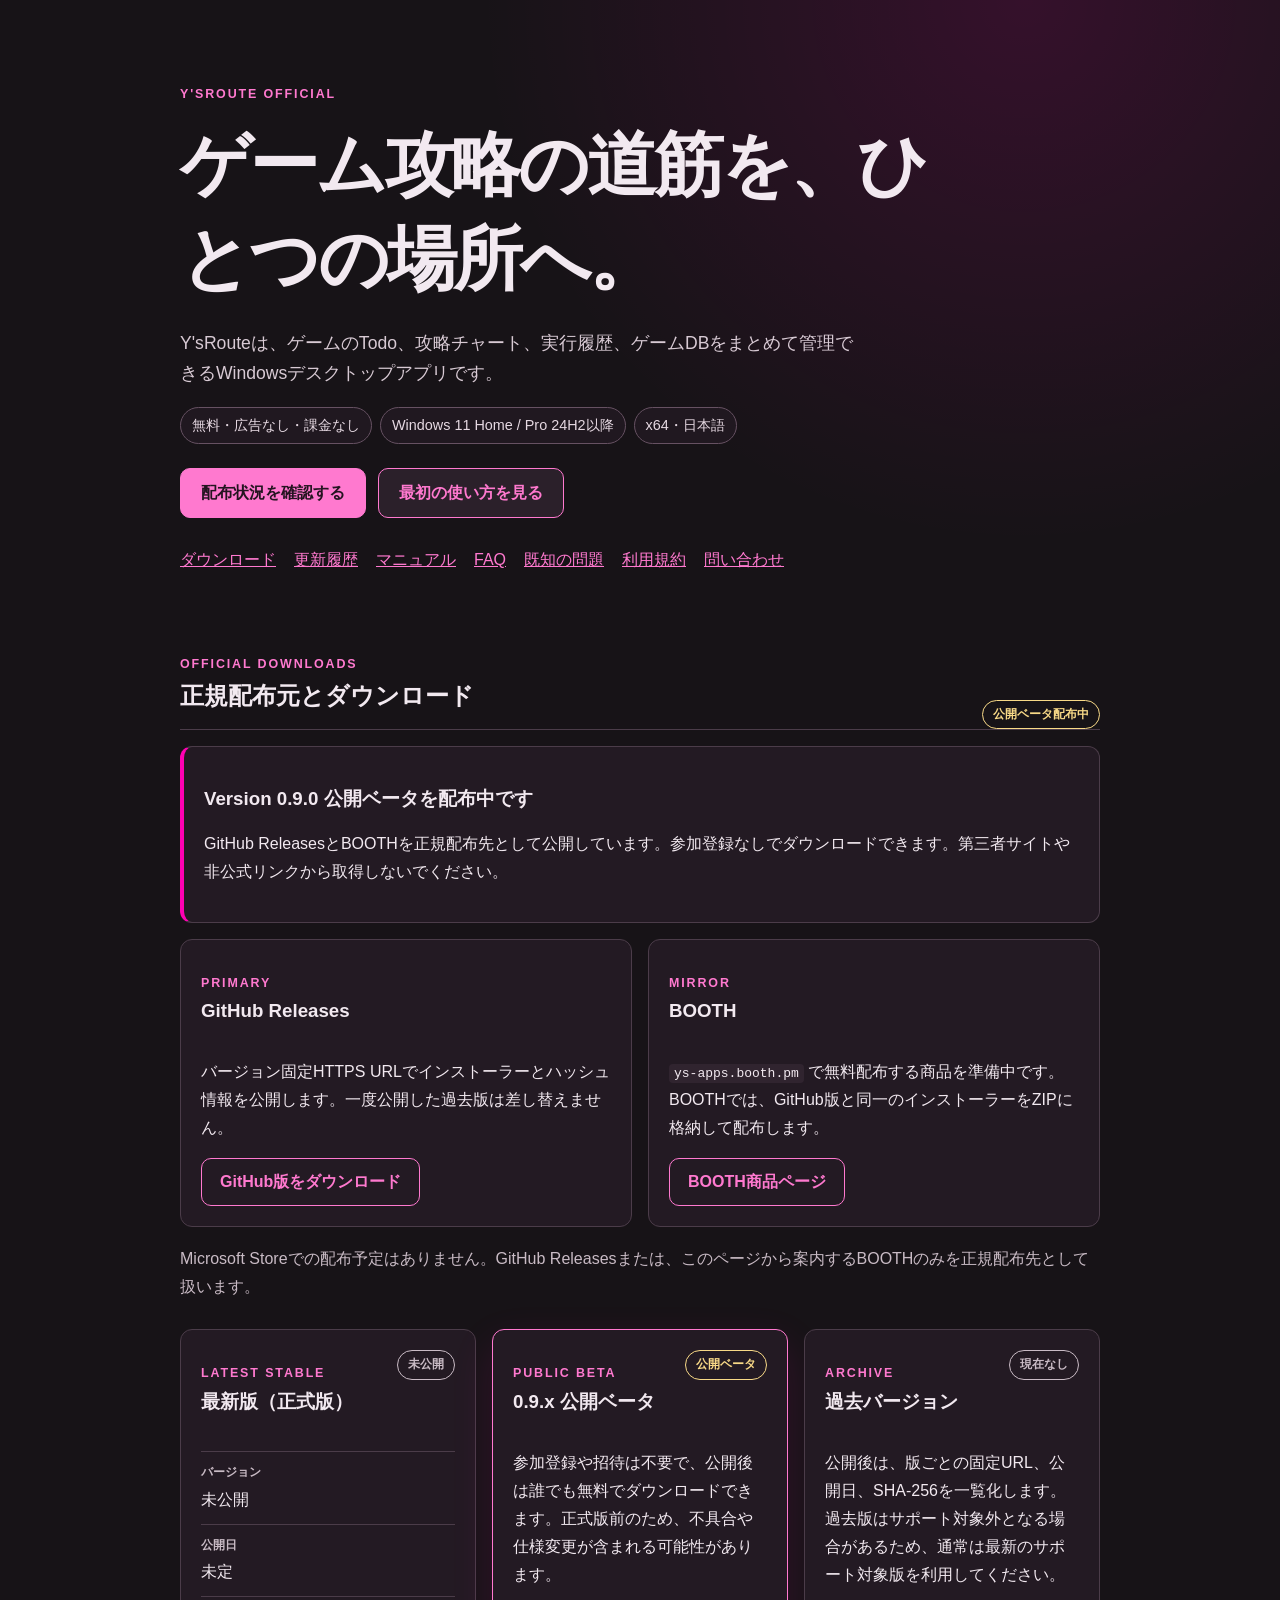
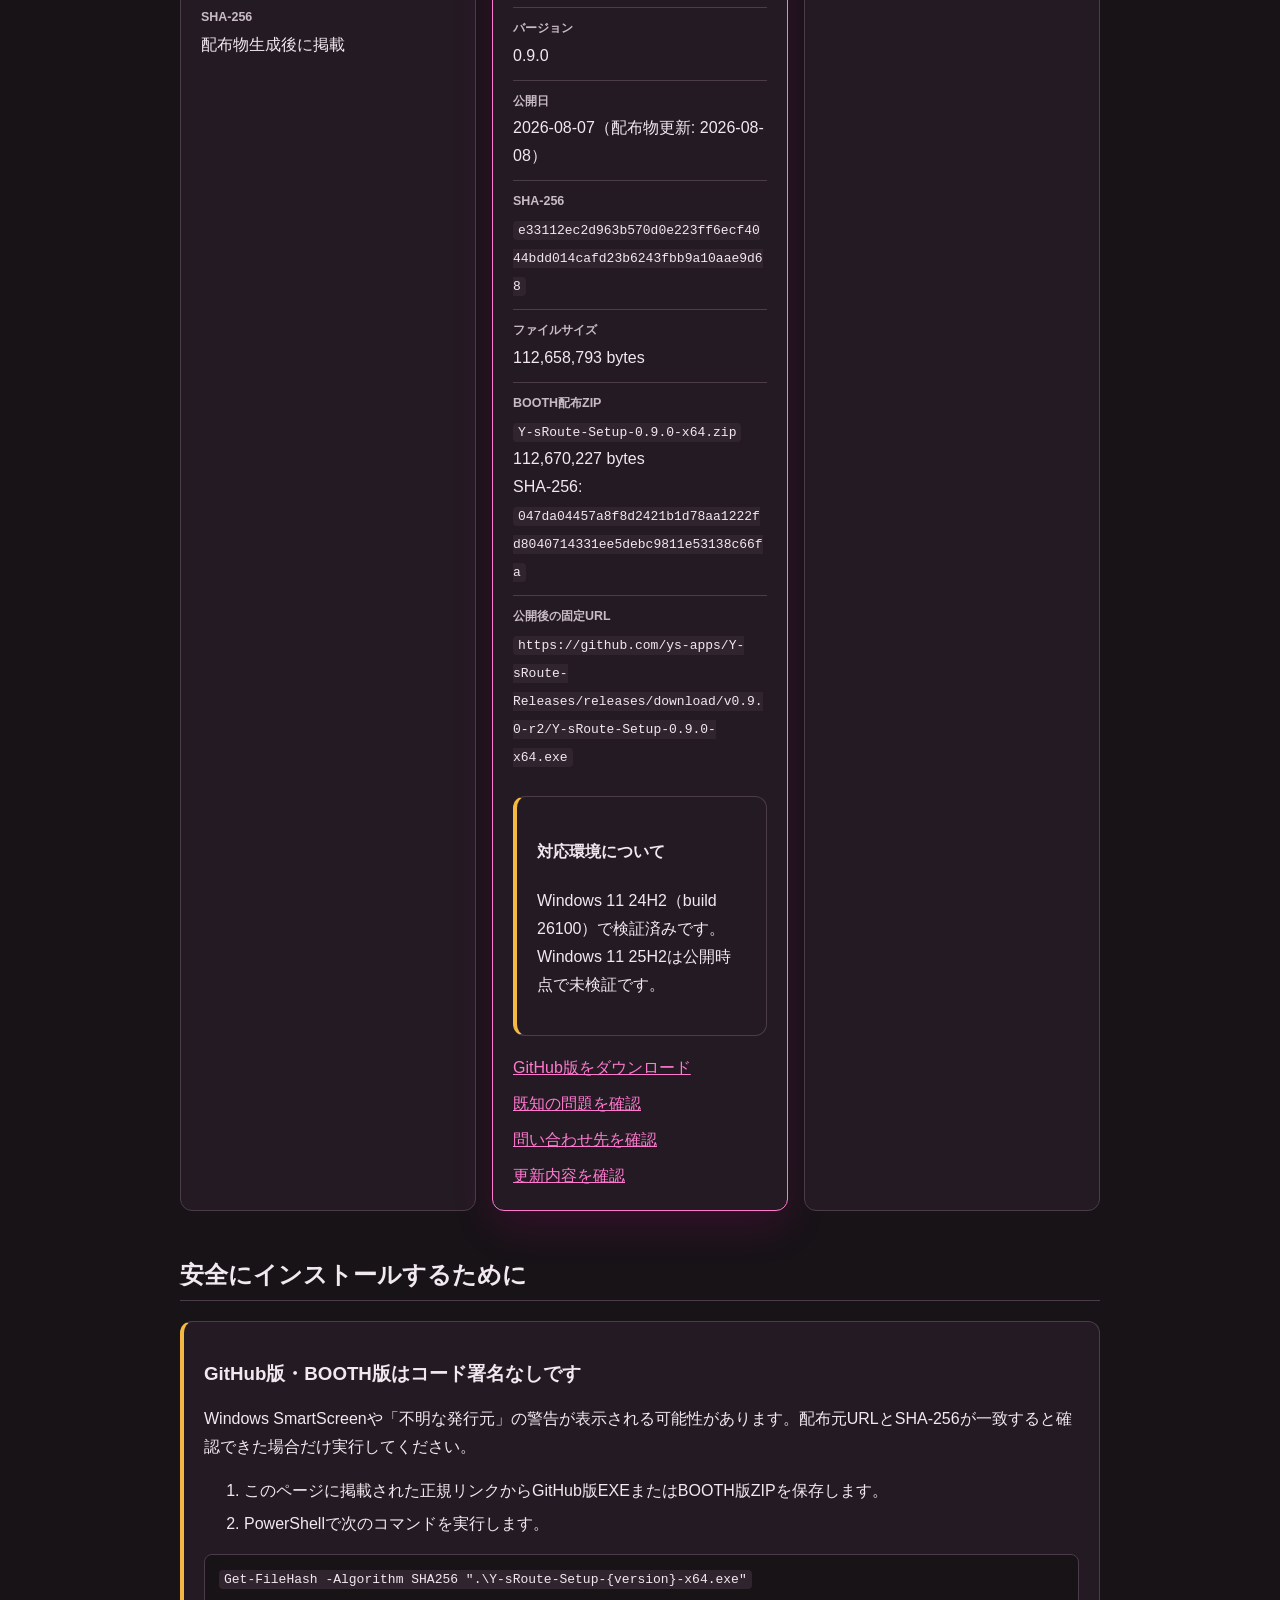
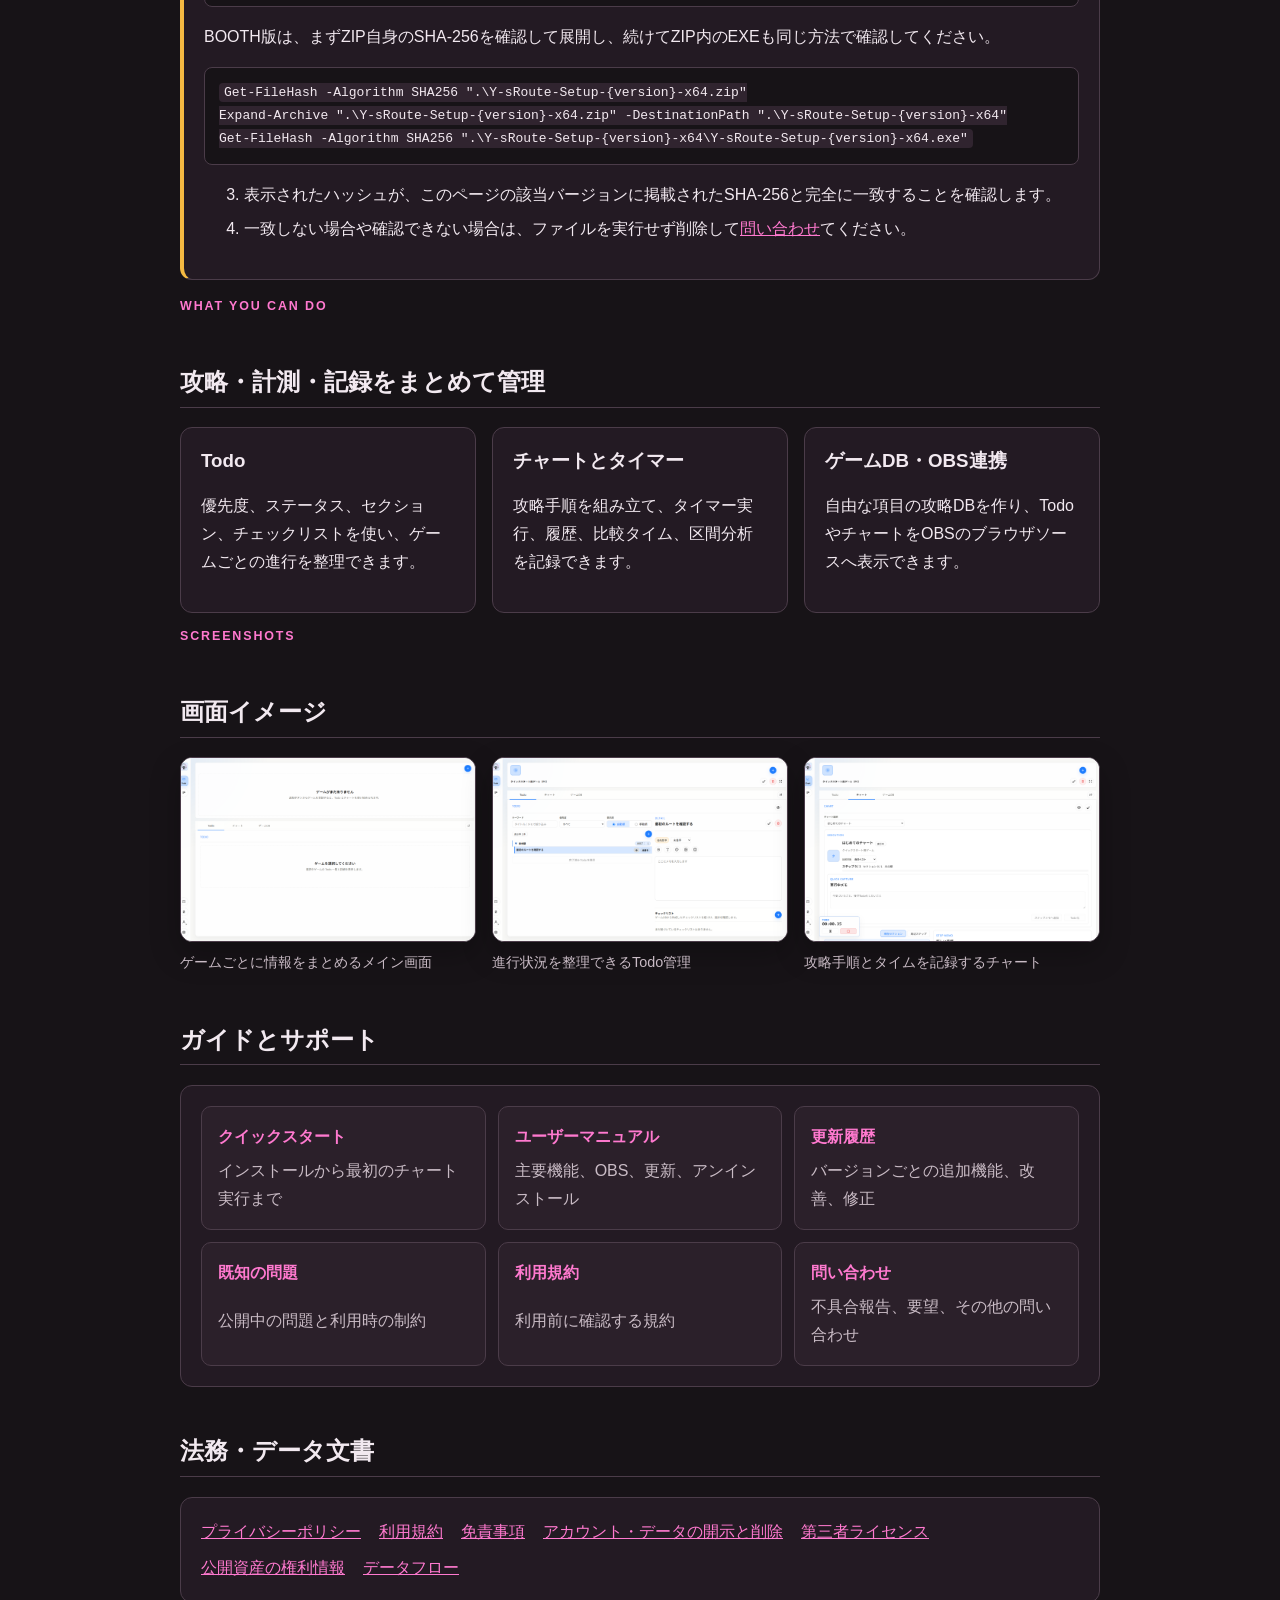
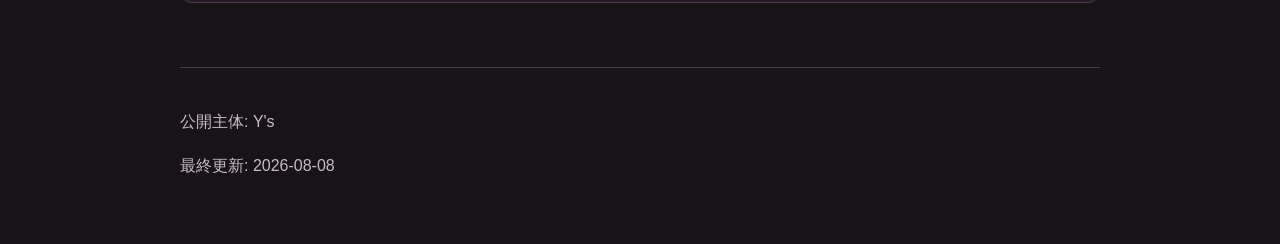
==== commit 07bec62b: "0.9.0再配布リンクを修正" ====
--- a/index.html
+++ b/index.html
@@ -64,7 +64,7 @@
             </p>
             <a
               class="support-action"
-              href="https://github.com/ys-apps/Y-sRoute-Releases/releases/download/v0.9.0/Y-sRoute-Setup-0.9.0-x64.exe"
+              href="https://github.com/ys-apps/Y-sRoute-Releases/releases/download/v0.9.0-r2/Y-sRoute-Setup-0.9.0-x64.exe"
               >GitHub版をダウンロード</a
             >
           </article>
@@ -160,7 +160,7 @@
                 <dt>公開後の固定URL</dt>
                 <dd>
                   <code
-                    >https://github.com/ys-apps/Y-sRoute-Releases/releases/download/v0.9.0/Y-sRoute-Setup-0.9.0-x64.exe</code
+                    >https://github.com/ys-apps/Y-sRoute-Releases/releases/download/v0.9.0-r2/Y-sRoute-Setup-0.9.0-x64.exe</code
                   >
                 </dd>
               </div>
@@ -170,7 +170,7 @@
               <p>Windows 11 24H2（build 26100）で検証済みです。Windows 11 25H2は公開時点で未検証です。</p>
             </div>
             <div class="inline-links">
-              <a href="https://github.com/ys-apps/Y-sRoute-Releases/releases/download/v0.9.0/Y-sRoute-Setup-0.9.0-x64.exe">GitHub版をダウンロード</a>
+              <a href="https://github.com/ys-apps/Y-sRoute-Releases/releases/download/v0.9.0-r2/Y-sRoute-Setup-0.9.0-x64.exe">GitHub版をダウンロード</a>
               <a href="known-issues.html">既知の問題を確認</a>
               <a href="support.html">問い合わせ先を確認</a>
               <a href="release-notes.html#v0-9-0">更新内容を確認</a>
